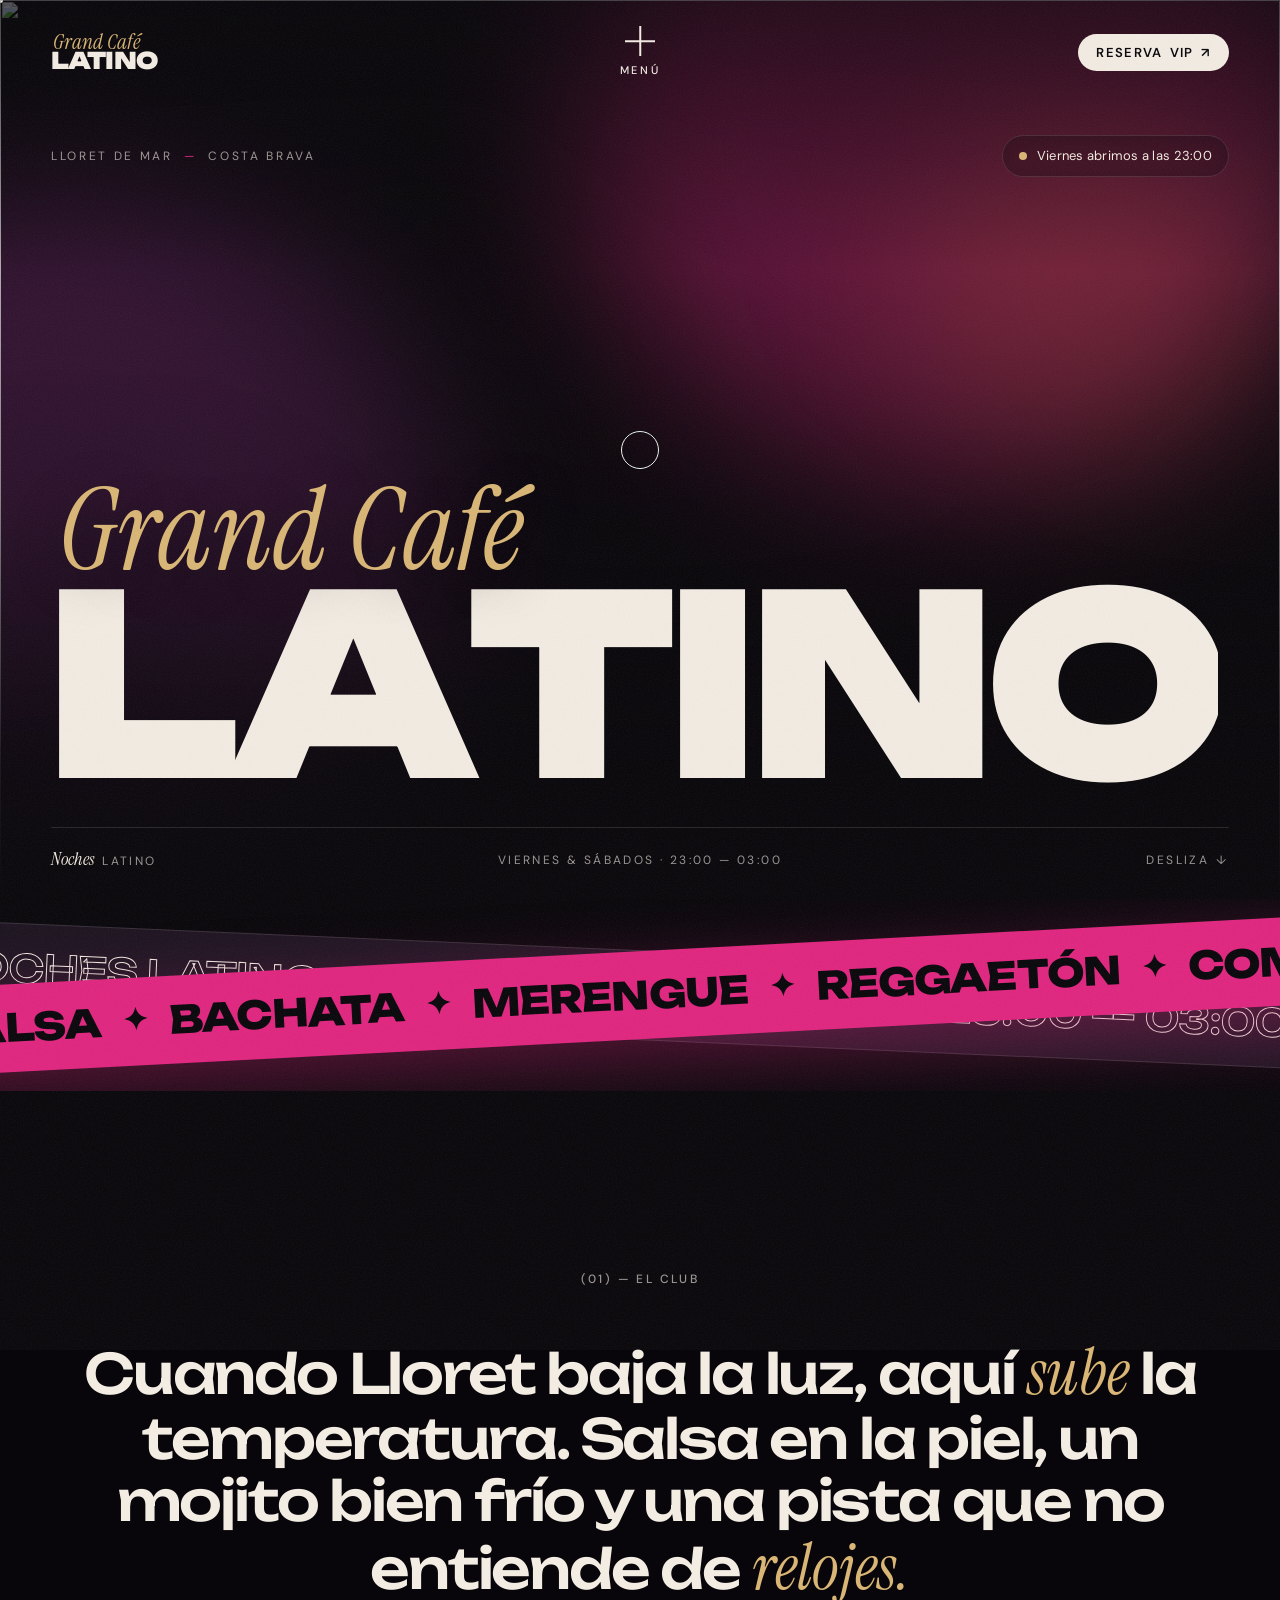
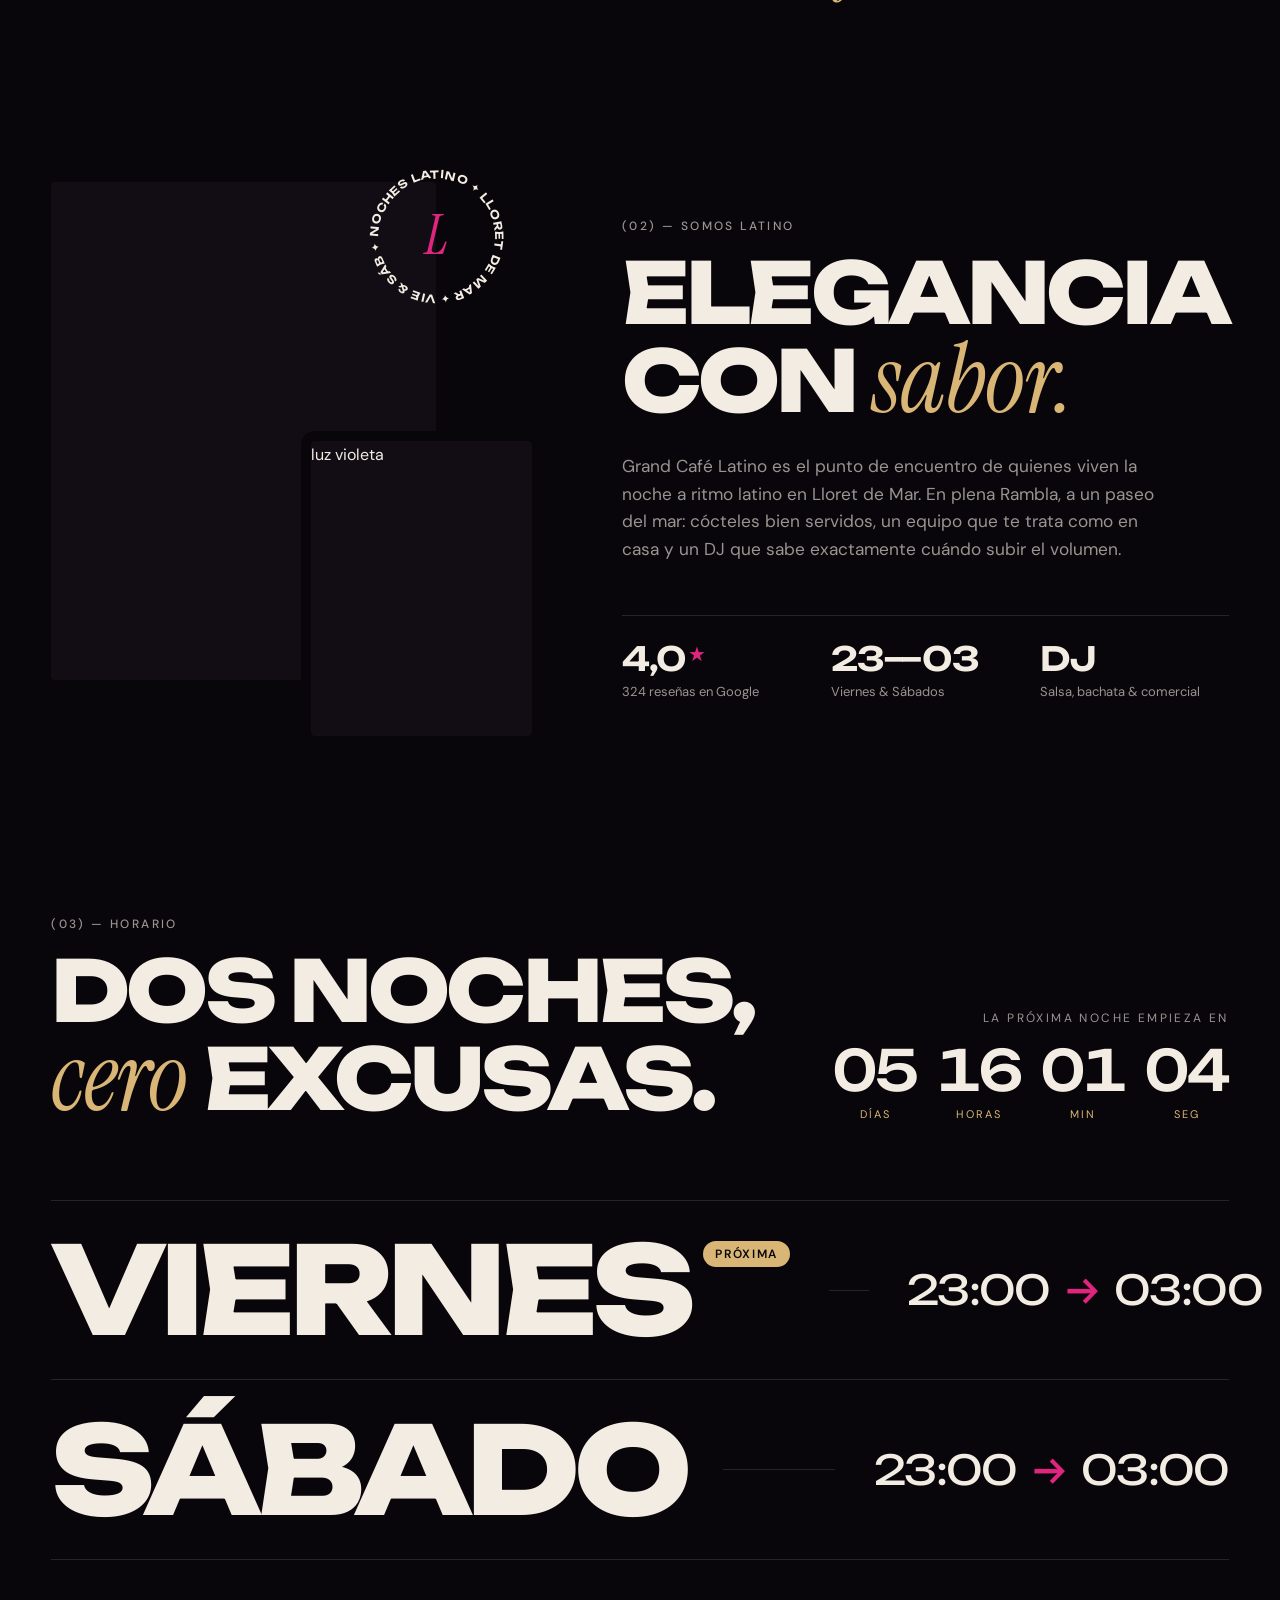
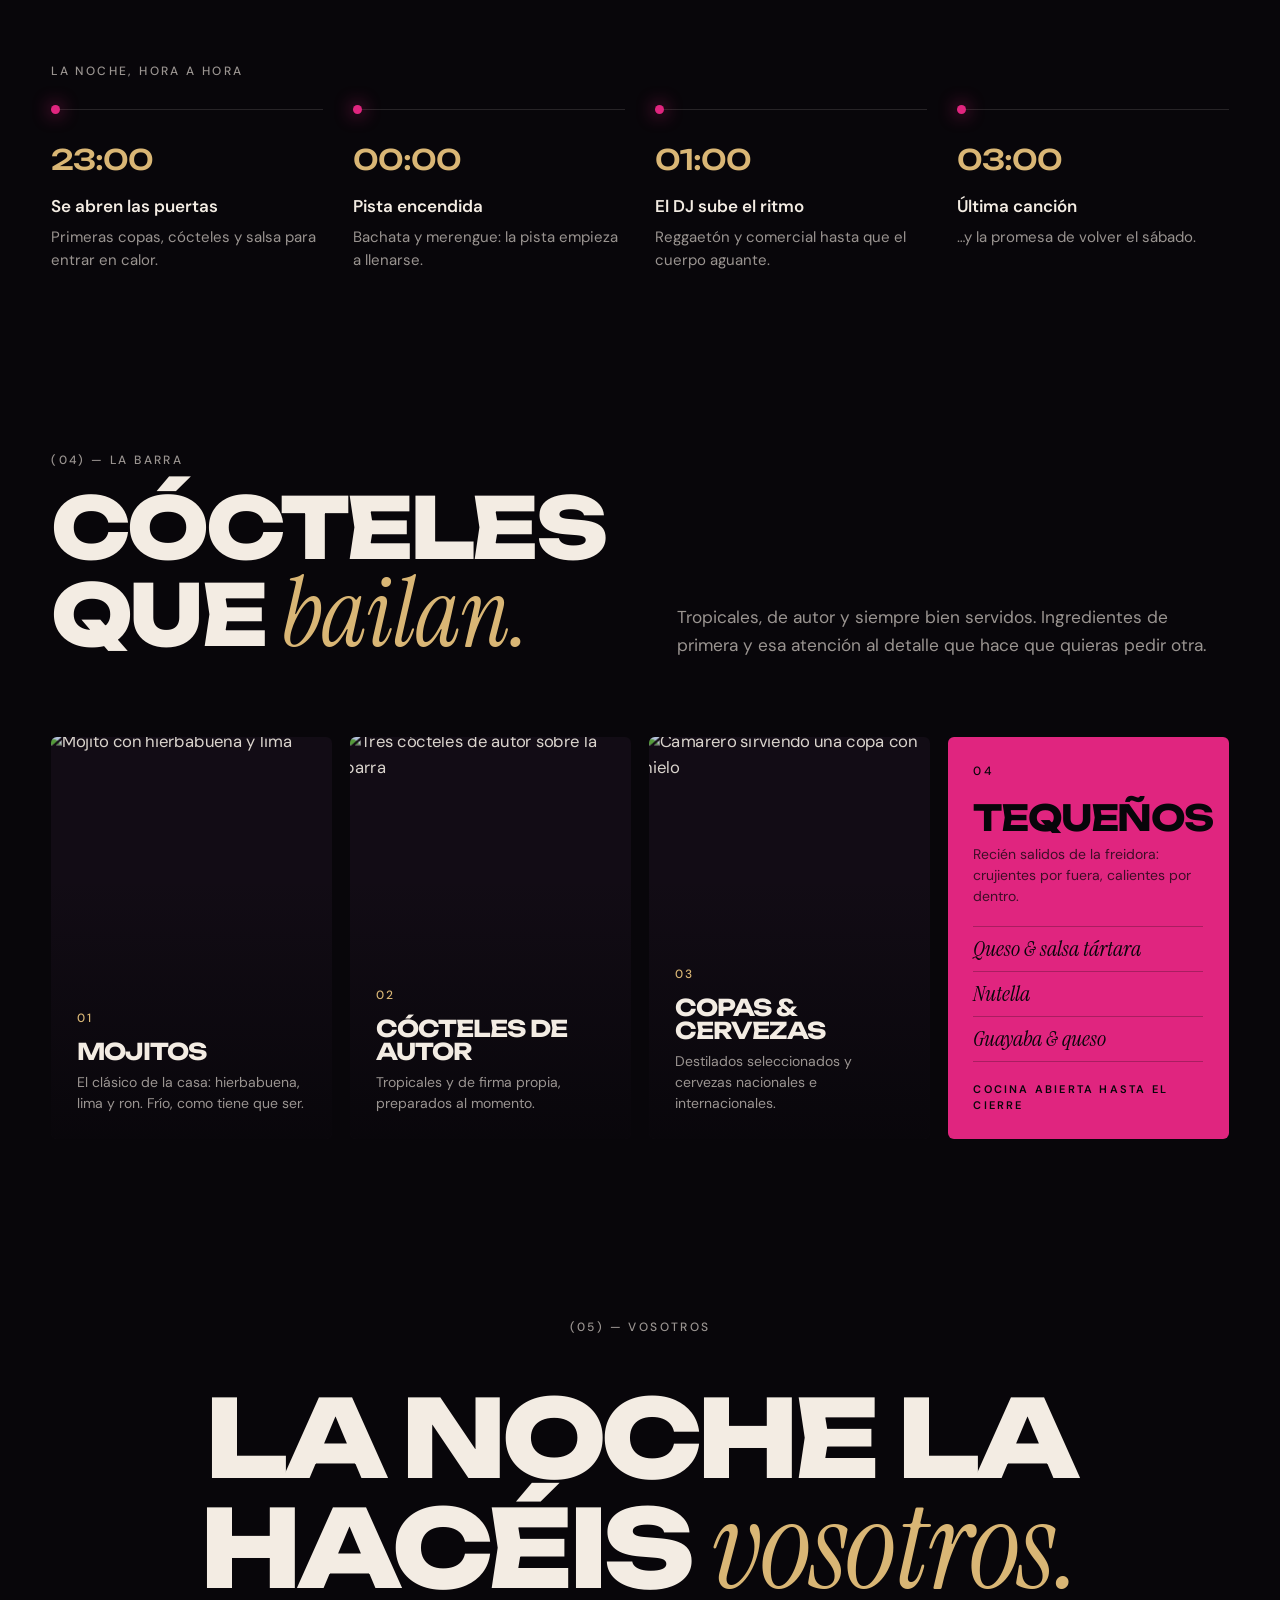
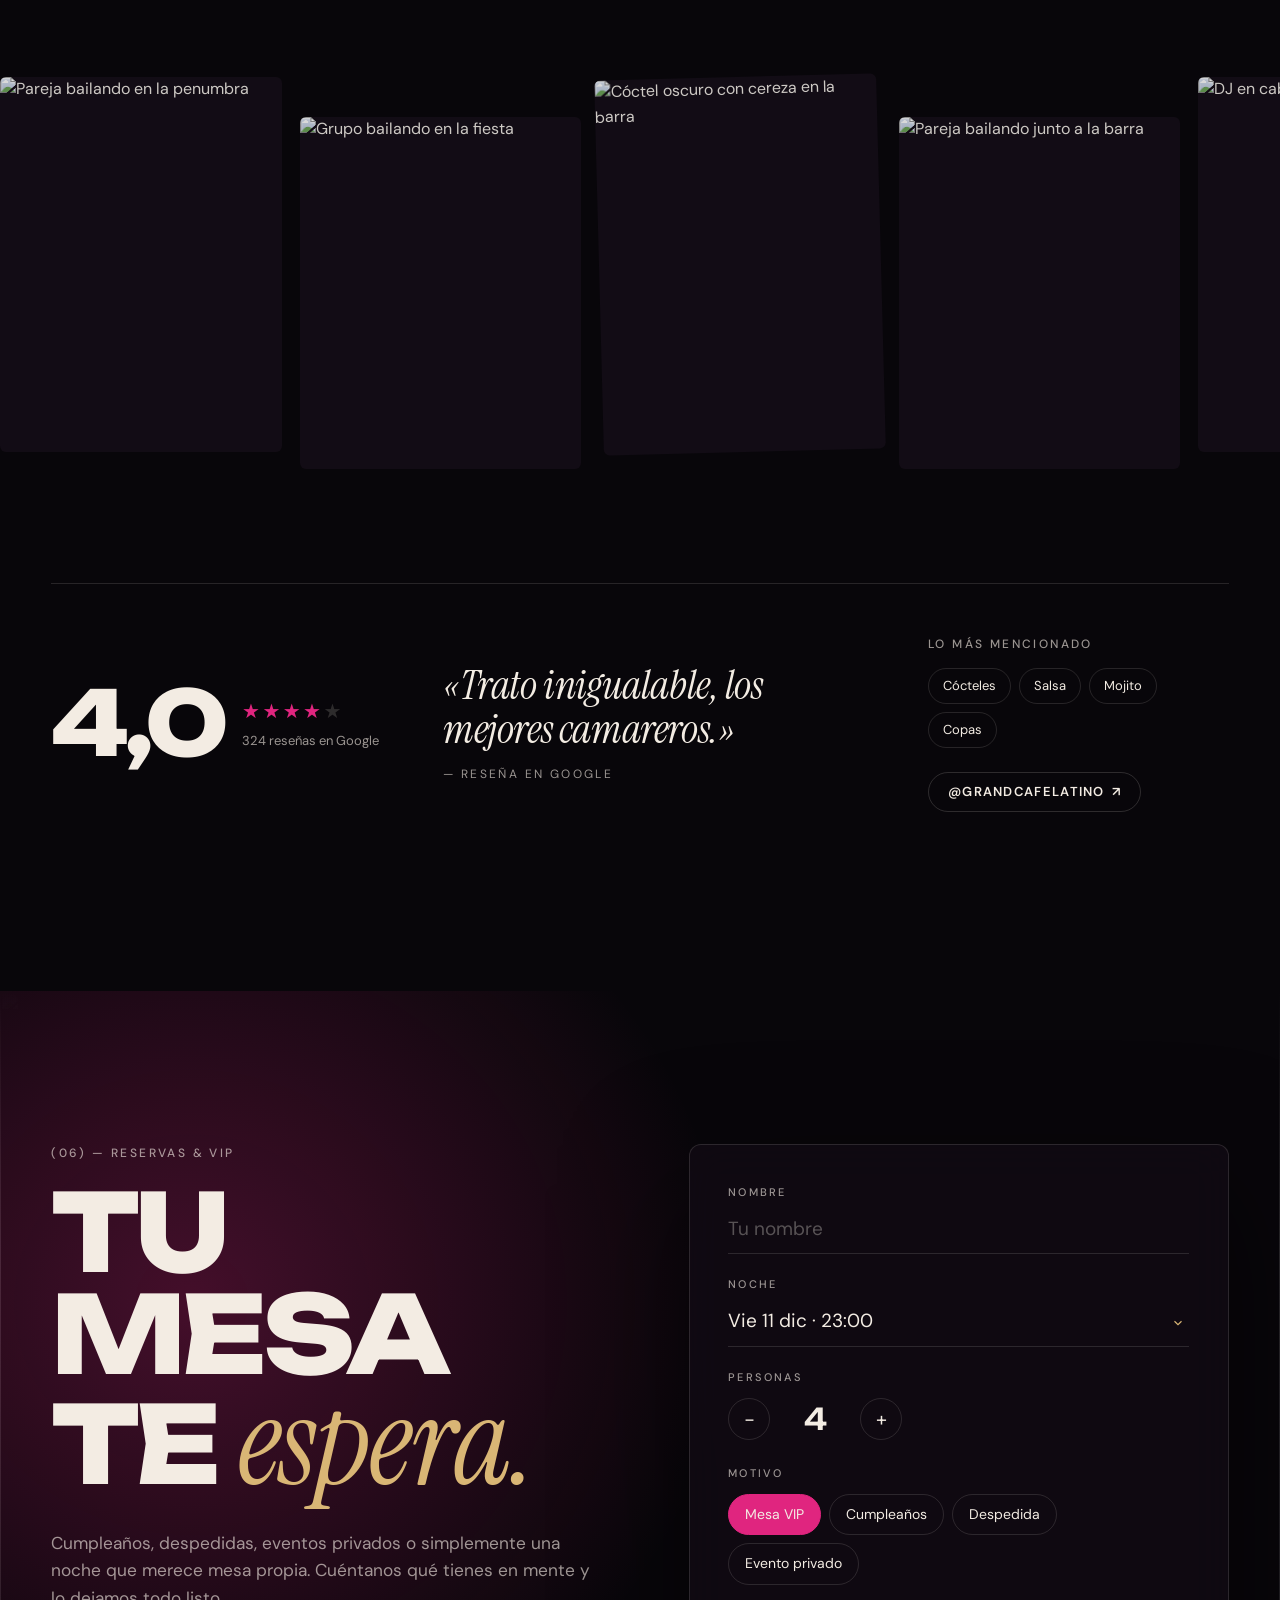
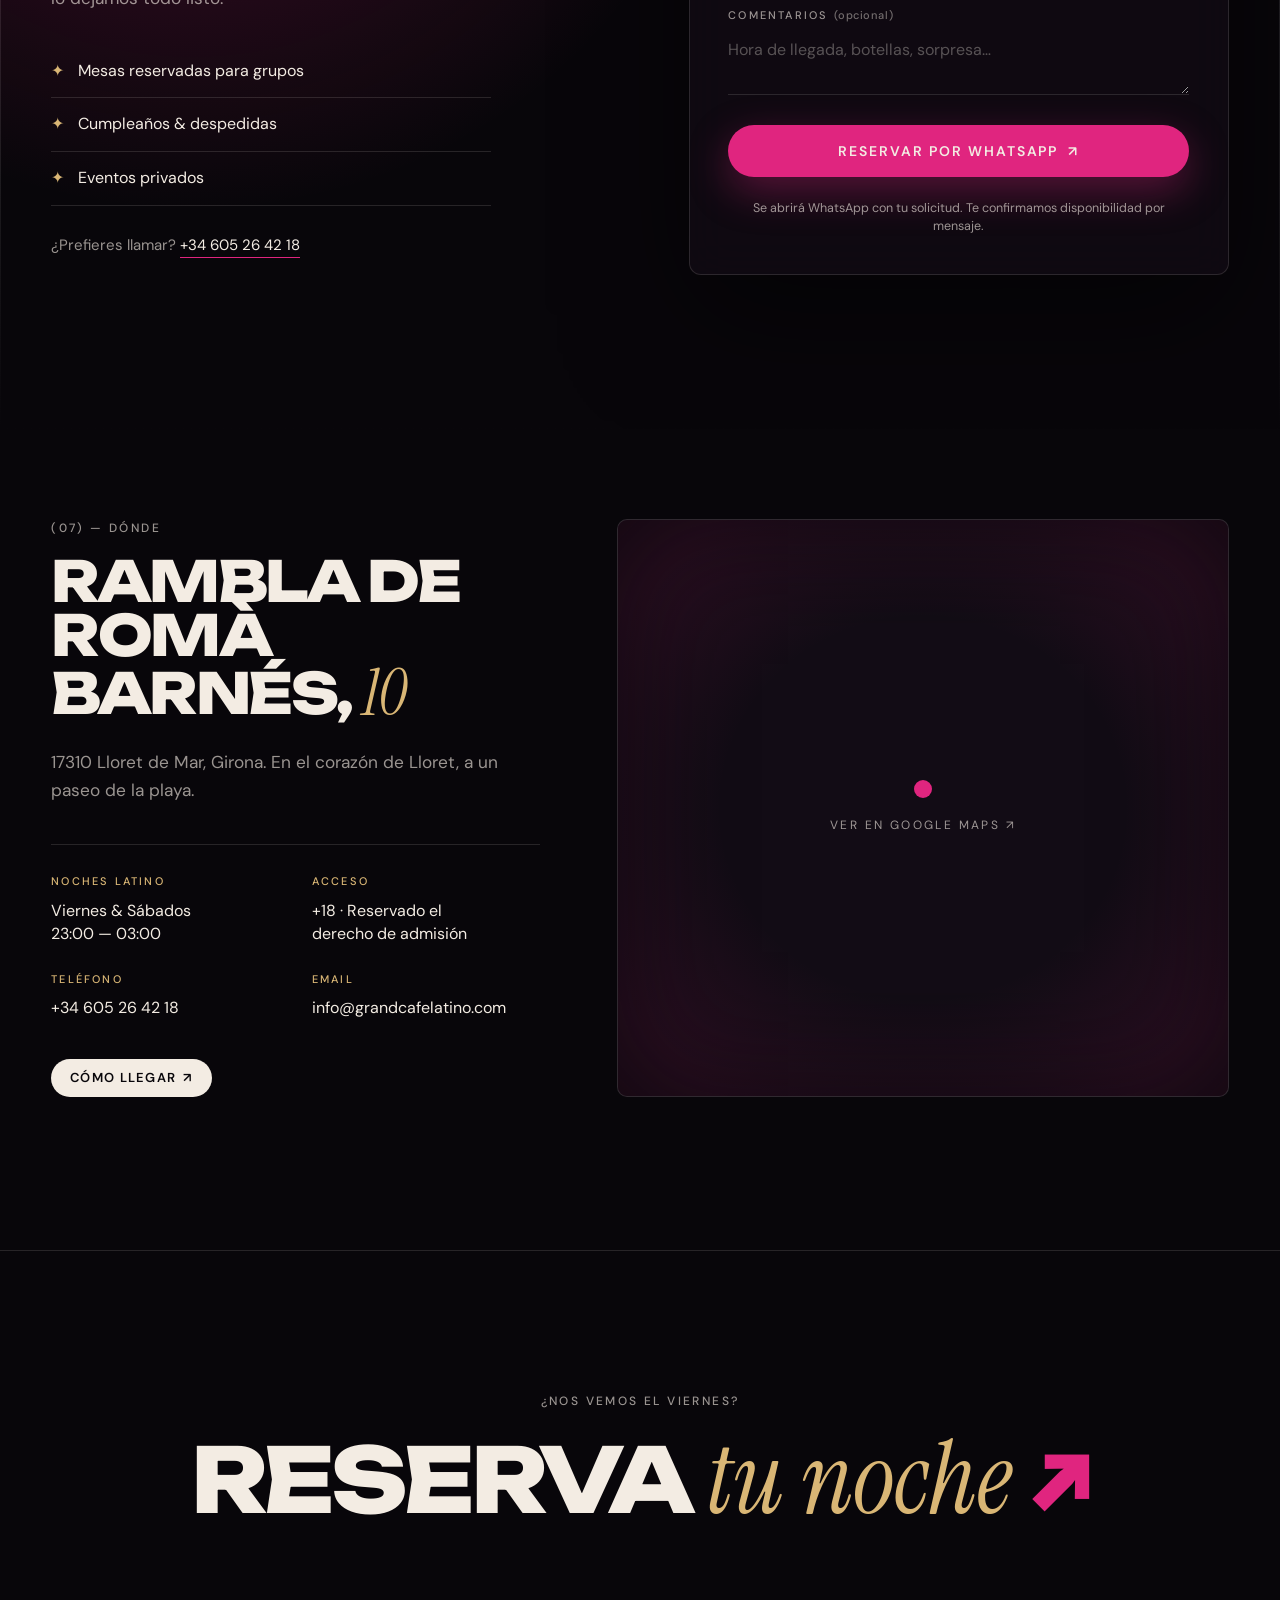
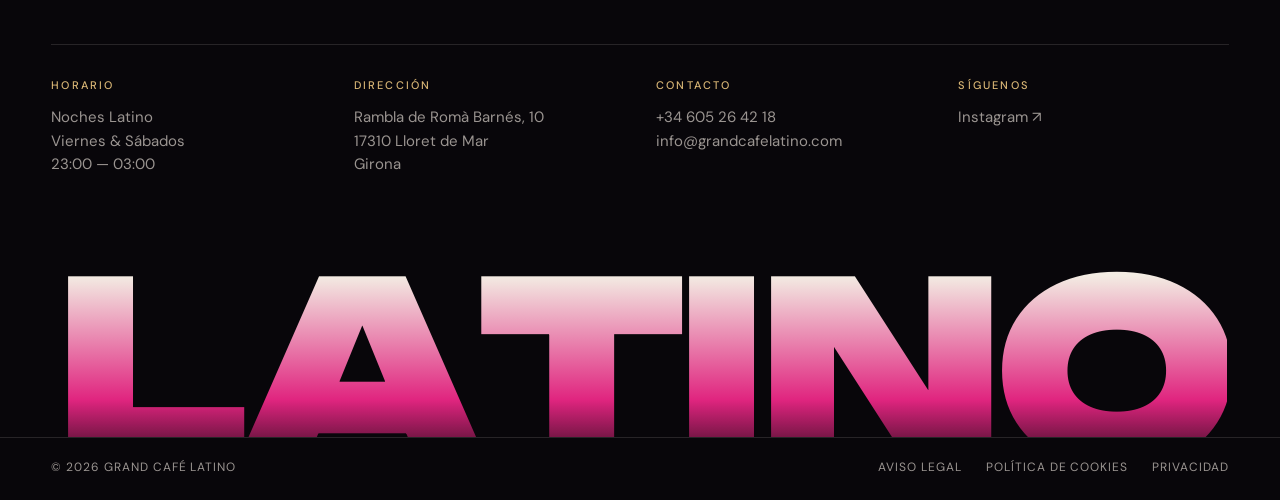
==== club/index.html @ 8b6fc646 "Añadir propuesta C: Grand Café Latino Club Web de club al estilo Sassy Social Club en club/: negro, " ====
<!doctype html>
<html lang="es">
<head>
  <meta charset="utf-8">
  <meta name="viewport" content="width=device-width, initial-scale=1, viewport-fit=cover">
  <title>Grand Café Latino · Noches Latino en Lloret de Mar</title>
  <meta name="description" content="Noches Latino en Lloret de Mar. Salsa, bachata, reggaetón y cócteles de autor. Viernes y sábados de 23:00 a 03:00 en Rambla de Romà Barnés, 10.">
  <meta name="theme-color" content="#08060A">
  <meta property="og:title" content="Grand Café Latino · Noches Latino en Lloret de Mar">
  <meta property="og:description" content="Viernes & Sábados · 23:00 — 03:00 · Rambla de Romà Barnés, 10 · Lloret de Mar">
  <meta property="og:type" content="website">
  <meta property="og:image" content="https://images.unsplash.com/photo-1545128485-c400e7702796?w=1200&q=75&auto=format&fit=crop">
  <link rel="icon" href="data:image/svg+xml,%3Csvg xmlns='http://www.w3.org/2000/svg' viewBox='0 0 64 64'%3E%3Ccircle cx='32' cy='32' r='32' fill='%23E0257F'/%3E%3Ctext x='32' y='45' font-family='Georgia' font-style='italic' font-size='38' fill='%2308060A' text-anchor='middle'%3EL%3C/text%3E%3C/svg%3E">

  <link rel="preconnect" href="https://fonts.googleapis.com">
  <link rel="preconnect" href="https://fonts.gstatic.com" crossorigin>
  <link rel="preconnect" href="https://images.unsplash.com">
  <link href="https://fonts.googleapis.com/css2?family=DM+Sans:opsz,wght@9..40,300..700&family=Instrument+Serif:ital@0;1&family=Unbounded:wght@400;500;600;800;900&display=swap" rel="stylesheet">
  <link rel="stylesheet" href="styles.css?v=2">

  <script type="application/ld+json">
  {
    "@context": "https://schema.org",
    "@type": "NightClub",
    "name": "Grand Café Latino",
    "url": "https://grandcafelatino.com",
    "telephone": "+34 605 26 42 18",
    "email": "info@grandcafelatino.com",
    "priceRange": "€€",
    "address": {
      "@type": "PostalAddress",
      "streetAddress": "Rambla de Romà Barnés, 10",
      "addressLocality": "Lloret de Mar",
      "postalCode": "17310",
      "addressRegion": "Girona",
      "addressCountry": "ES"
    },
    "openingHoursSpecification": [{
      "@type": "OpeningHoursSpecification",
      "dayOfWeek": ["Friday", "Saturday"],
      "opens": "23:00",
      "closes": "03:00"
    }],
    "sameAs": ["https://www.instagram.com/grandcafelatino/"]
  }
  </script>
</head>
<body>

  <!-- Intro -->
  <div class="loader" aria-hidden="true">
    <div class="loader__inner">
      <span class="loader__script">Grand Café</span>
      <span class="loader__word">LATINO</span>
      <span class="loader__bar"><i></i></span>
    </div>
  </div>

  <!-- Cursor -->
  <div class="cursor" aria-hidden="true"><span class="cursor__ring"></span><span class="cursor__dot"></span></div>

  <!-- Header -->
  <header class="hdr">
    <a href="#top" class="logo" aria-label="Grand Café Latino — inicio">
      <span class="logo__script">Grand Café</span>
      <span class="logo__word">LATINO</span>
    </a>
    <button class="menu-btn" type="button" aria-expanded="false" aria-controls="menu">
      <span class="menu-btn__plus" aria-hidden="true"></span>
      <span class="menu-btn__label">Menú</span>
    </button>
    <a href="#reservas" class="pill hdr__cta">
      <span class="pill__long">Reserva</span>VIP <span class="pill__arrow" aria-hidden="true">↗</span>
    </a>
  </header>

  <!-- Fullscreen menu -->
  <div class="menu" id="menu" aria-hidden="true">
    <nav aria-label="Principal">
      <ol class="menu__list">
        <li style="--i:0"><a href="#club"><span class="menu__n">01</span><span class="menu__t">El Club</span></a></li>
        <li style="--i:1"><a href="#horario"><span class="menu__n">02</span><span class="menu__t">Horario</span></a></li>
        <li style="--i:2"><a href="#barra"><span class="menu__n">03</span><span class="menu__t">La Barra</span></a></li>
        <li style="--i:3"><a href="#vosotros"><span class="menu__n">04</span><span class="menu__t">Vosotros</span></a></li>
        <li style="--i:4"><a href="#reservas"><span class="menu__n">05</span><span class="menu__t">Reservas <em>VIP</em></span></a></li>
        <li style="--i:5"><a href="#donde"><span class="menu__n">06</span><span class="menu__t">Dónde</span></a></li>
      </ol>
    </nav>
    <div class="menu__foot">
      <p><span class="label">Noches Latino</span>Viernes &amp; Sábados<br>23:00 — 03:00</p>
      <p><span class="label">Dirección</span>Rambla de Romà Barnés, 10<br>Lloret de Mar</p>
      <p><span class="label">Contacto</span><a href="tel:+34605264218">+34 605 26 42 18</a><br><a href="https://www.instagram.com/grandcafelatino/" target="_blank" rel="noopener">Instagram ↗</a></p>
    </div>
  </div>

  <main>

    <!-- HERO -->
    <section class="hero" id="top">
      <div class="hero__media">
        <img src="https://images.unsplash.com/photo-1545128485-c400e7702796?w=2000&q=75&auto=format&fit=crop" alt="" fetchpriority="high">
      </div>
      <div class="hero__lights" aria-hidden="true"><i></i><i></i><i></i></div>
      <div class="hero__veil" aria-hidden="true"></div>

      <div class="hero__top">
        <p class="eyebrow">Lloret de Mar <span class="sep">—</span> Costa Brava</p>
        <p class="status" data-status><span class="status__dot"></span><span data-status-text>Viernes &amp; Sábados · 23:00 — 03:00</span></p>
      </div>

      <h1 class="hero__title">
        <span class="sr-only">Grand Café Latino</span>
        <span class="hero__script" aria-hidden="true">Grand Café</span>
        <span class="hero__word" data-fit aria-hidden="true"><span>L</span><span>A</span><span>T</span><span>I</span><span>N</span><span>O</span></span>
      </h1>

      <div class="hero__bottom">
        <p><em>Noches</em> Latino</p>
        <p>Viernes &amp; Sábados · 23:00 — 03:00</p>
        <a href="#club" class="hero__cue">Desliza <span aria-hidden="true">↓</span></a>
      </div>
    </section>

    <!-- CROSSED BANDS -->
    <div class="bands" aria-hidden="true">
      <div class="band band--b">
        <div class="band__track" data-marquee>
          <span class="band__item">Noches Latino <i>✦</i></span>
          <span class="band__item">Viernes &amp; Sábados <i>✦</i></span>
          <span class="band__item">23:00 — 03:00 <i>✦</i></span>
          <span class="band__item">Lloret de Mar <i>✦</i></span>
        </div>
      </div>
      <div class="band band--a">
        <div class="band__track" data-marquee>
          <span class="band__item">Salsa <i>✦</i></span>
          <span class="band__item">Bachata <i>✦</i></span>
          <span class="band__item">Merengue <i>✦</i></span>
          <span class="band__item">Reggaetón <i>✦</i></span>
          <span class="band__item">Comercial <i>✦</i></span>
          <span class="band__item">Cócteles de autor <i>✦</i></span>
        </div>
      </div>
    </div>

    <!-- MANIFESTO -->
    <section class="manifesto" id="club">
      <p class="label" data-reveal>(01) — El Club</p>
      <p class="manifesto__text" data-words>
        Cuando Lloret baja la luz, aquí <em>sube</em> la temperatura. Salsa en la piel, un mojito bien frío y una pista que no entiende de <em>relojes.</em>
      </p>
    </section>

    <!-- CLUB -->
    <section class="club">
      <div class="club__media">
        <figure class="club__img club__img--a" data-clip data-parallax>
          <img src="https://images.unsplash.com/photo-1575448913281-98e9e5d3f193?w=1400&q=75&auto=format&fit=crop" alt="Pareja bailando con elegancia en la pista" loading="lazy">
        </figure>
        <figure class="club__img club__img--b" data-clip data-parallax>
          <img src="https://images.unsplash.com/photo-1555489401-79c274997434?w=900&q=75&auto=format&fit=crop" alt="Pareja bailando salsa bajo luz violeta" loading="lazy">
        </figure>
        <div class="badge" aria-hidden="true">
          <svg class="badge__ring" viewBox="0 0 200 200">
            <defs><path id="badge-circle" d="M100,100 m-76,0 a76,76 0 1,1 152,0 a76,76 0 1,1 -152,0"/></defs>
            <text><textPath href="#badge-circle" textLength="470" lengthAdjust="spacing">NOCHES LATINO ✦ LLORET DE MAR ✦ VIE &amp; SÁB ✦</textPath></text>
          </svg>
          <span class="badge__c">L</span>
        </div>
      </div>

      <div class="club__copy">
        <p class="label" data-reveal>(02) — Somos Latino</p>
        <h2 class="h2" data-reveal>Elegancia<br>con <em>sabor.</em></h2>
        <p class="lead" data-reveal>Grand Café Latino es el punto de encuentro de quienes viven la noche a ritmo latino en Lloret de Mar. En plena Rambla, a un paseo del mar: cócteles bien servidos, un equipo que te trata como en casa y un DJ que sabe exactamente cuándo subir el volumen.</p>
        <ul class="stats" data-reveal>
          <li><strong>4,0<span class="star">★</span></strong><span>324 reseñas en Google</span></li>
          <li><strong>23—03</strong><span>Viernes &amp; Sábados</span></li>
          <li><strong>DJ</strong><span>Salsa, bachata &amp; comercial</span></li>
        </ul>
      </div>
    </section>

    <!-- SCHEDULE -->
    <section class="schedule" id="horario">
      <div class="sec-head">
        <div>
          <p class="label" data-reveal>(03) — Horario</p>
          <h2 class="h2" data-reveal>Dos noches,<br><em>cero</em> excusas.</h2>
        </div>
        <div class="countdown" data-reveal aria-live="polite">
          <p class="countdown__label" data-cd-label>La próxima noche empieza en</p>
          <div class="countdown__grid">
            <div><span data-cd="d">00</span><small>días</small></div>
            <div><span data-cd="h">00</span><small>horas</small></div>
            <div><span data-cd="m">00</span><small>min</small></div>
            <div><span data-cd="s">00</span><small>seg</small></div>
          </div>
        </div>
      </div>

      <div class="nights">
        <article class="night" data-day="5">
          <h3 class="night__day">Viernes <span class="night__badge" data-badge hidden></span></h3>
          <span class="night__line" aria-hidden="true"><span>Noches Latino</span></span>
          <p class="night__time">23:00 <span aria-hidden="true">→</span><span class="sr-only">a</span> 03:00</p>
        </article>
        <article class="night" data-day="6">
          <h3 class="night__day">Sábado <span class="night__badge" data-badge hidden></span></h3>
          <span class="night__line" aria-hidden="true"><span>Noches Latino</span></span>
          <p class="night__time">23:00 <span aria-hidden="true">→</span><span class="sr-only">a</span> 03:00</p>
        </article>
      </div>

      <p class="label timeline__label" data-reveal>La noche, hora a hora</p>
      <ol class="timeline">
        <li data-reveal><time>23:00</time><h4>Se abren las puertas</h4><p>Primeras copas, cócteles y salsa para entrar en calor.</p></li>
        <li data-reveal><time>00:00</time><h4>Pista encendida</h4><p>Bachata y merengue: la pista empieza a llenarse.</p></li>
        <li data-reveal><time>01:00</time><h4>El DJ sube el ritmo</h4><p>Reggaetón y comercial hasta que el cuerpo aguante.</p></li>
        <li data-reveal><time>03:00</time><h4>Última canción</h4><p>…y la promesa de volver el sábado.</p></li>
      </ol>
    </section>

    <!-- BAR -->
    <section class="bar" id="barra">
      <div class="sec-head">
        <div>
          <p class="label" data-reveal>(04) — La Barra</p>
          <h2 class="h2" data-reveal>Cócteles<br>que <em>bailan.</em></h2>
        </div>
        <p class="lead" data-reveal>Tropicales, de autor y siempre bien servidos. Ingredientes de primera y esa atención al detalle que hace que quieras pedir otra.</p>
      </div>

      <div class="drinks">
        <article class="drink" data-reveal>
          <figure><img src="https://images.unsplash.com/photo-1632995561645-86a7777d3e7a?w=900&q=75&auto=format&fit=crop" alt="Mojito con hierbabuena y lima" loading="lazy"></figure>
          <div class="drink__meta"><span class="drink__n">01</span><h3>Mojitos</h3><p>El clásico de la casa: hierbabuena, lima y ron. Frío, como tiene que ser.</p></div>
        </article>
        <article class="drink" data-reveal>
          <figure><img src="https://images.unsplash.com/photo-1772311698901-fe3fa07141be?w=900&q=75&auto=format&fit=crop" alt="Tres cócteles de autor sobre la barra" loading="lazy"></figure>
          <div class="drink__meta"><span class="drink__n">02</span><h3>Cócteles de autor</h3><p>Tropicales y de firma propia, preparados al momento.</p></div>
        </article>
        <article class="drink" data-reveal>
          <figure><img src="https://images.unsplash.com/photo-1770164491578-09f08156db2d?w=900&q=75&auto=format&fit=crop" alt="Camarero sirviendo una copa con hielo" loading="lazy"></figure>
          <div class="drink__meta"><span class="drink__n">03</span><h3>Copas &amp; cervezas</h3><p>Destilados seleccionados y cervezas nacionales e internacionales.</p></div>
        </article>
        <article class="drink drink--text" data-reveal>
          <span class="drink__n">04</span>
          <div>
            <h3>Tequeños</h3>
            <p>Recién salidos de la freidora: crujientes por fuera, calientes por dentro.</p>
          </div>
          <ul class="drink__list">
            <li>Queso &amp; salsa tártara</li>
            <li>Nutella</li>
            <li>Guayaba &amp; queso</li>
          </ul>
          <p class="drink__foot">Cocina abierta hasta el cierre</p>
        </article>
      </div>
    </section>

    <!-- CROWD -->
    <section class="crowd" id="vosotros">
      <div class="sec-head sec-head--center">
        <p class="label" data-reveal>(05) — Vosotros</p>
        <h2 class="h2 h2--xl" data-reveal>La noche la<br class="br-d"> hacéis <em>vosotros.</em></h2>
      </div>

      <div class="reel">
        <div class="reel__track" data-marquee>
          <figure><img src="https://images.unsplash.com/photo-1572029848405-42f2a2bc3ccd?w=700&q=70&auto=format&fit=crop" alt="Pareja bailando en la penumbra" loading="lazy"></figure>
          <figure><img src="https://images.unsplash.com/photo-1713450605268-5f8ba67f5b55?w=700&q=70&auto=format&fit=crop" alt="Grupo bailando en la fiesta" loading="lazy"></figure>
          <figure><img src="https://images.unsplash.com/photo-1776018396028-d40694777383?w=700&q=70&auto=format&fit=crop" alt="Cóctel oscuro con cereza en la barra" loading="lazy"></figure>
          <figure><img src="https://images.unsplash.com/photo-1635164057838-71f5757a4493?w=700&q=70&auto=format&fit=crop" alt="Pareja bailando junto a la barra" loading="lazy"></figure>
          <figure><img src="https://images.unsplash.com/photo-1496337589254-7e19d01cec44?w=700&q=70&auto=format&fit=crop" alt="DJ en cabina con luces violetas" loading="lazy"></figure>
          <figure><img src="https://images.unsplash.com/photo-1754684223558-2cd0e4b518ed?w=700&q=70&auto=format&fit=crop" alt="Ambiente de fiesta en la pista" loading="lazy"></figure>
        </div>
      </div>

      <div class="reviews">
        <div class="score" data-reveal>
          <span class="score__num">4,0</span>
          <div>
            <span class="score__stars" aria-label="4 de 5 estrellas">★★★★<span>★</span></span>
            <p>324 reseñas en Google</p>
          </div>
        </div>
        <blockquote class="quote" data-reveal>
          <p>«Trato inigualable, los mejores camareros.»</p>
          <cite>— Reseña en Google</cite>
        </blockquote>
        <div class="tags" data-reveal>
          <p class="label">Lo más mencionado</p>
          <ul><li>Cócteles</li><li>Salsa</li><li>Mojito</li><li>Copas</li></ul>
          <a class="pill pill--ghost" href="https://www.instagram.com/grandcafelatino/" target="_blank" rel="noopener">@grandcafelatino <span class="pill__arrow" aria-hidden="true">↗</span></a>
        </div>
      </div>
    </section>

    <!-- VIP / RESERVATIONS -->
    <section class="vip" id="reservas">
      <div class="vip__bg" aria-hidden="true">
        <img src="https://images.unsplash.com/photo-1560253740-f0e82b766d72?w=1800&q=70&auto=format&fit=crop" alt="" loading="lazy">
      </div>
      <div class="vip__inner">
        <div class="vip__copy">
          <p class="label" data-reveal>(06) — Reservas &amp; VIP</p>
          <h2 class="h2 h2--xl" data-reveal>Tu mesa<br>te <em>espera.</em></h2>
          <p class="lead" data-reveal>Cumpleaños, despedidas, eventos privados o simplemente una noche que merece mesa propia. Cuéntanos qué tienes en mente y lo dejamos todo listo.</p>
          <ul class="vip__list" data-reveal>
            <li>Mesas reservadas para grupos</li>
            <li>Cumpleaños &amp; despedidas</li>
            <li>Eventos privados</li>
          </ul>
          <p class="vip__alt" data-reveal>¿Prefieres llamar? <a href="tel:+34605264218">+34 605 26 42 18</a></p>
        </div>

        <form class="form" novalidate data-reveal>
          <div class="field">
            <label for="f-name">Nombre</label>
            <input id="f-name" name="name" type="text" autocomplete="name" placeholder="Tu nombre" required>
            <span class="field__err" role="alert"></span>
          </div>
          <div class="field">
            <label for="f-night">Noche</label>
            <select id="f-night" name="night"></select>
          </div>
          <div class="field">
            <span class="field__label" id="people-label">Personas</span>
            <div class="stepper" role="group" aria-labelledby="people-label">
              <button type="button" data-step="-1" aria-label="Una persona menos">−</button>
              <output id="f-people" name="people" aria-live="polite">4</output>
              <button type="button" data-step="1" aria-label="Una persona más">+</button>
            </div>
          </div>
          <fieldset class="field">
            <legend class="field__label">Motivo</legend>
            <div class="chips">
              <label><input type="radio" name="type" value="Mesa VIP" checked><span>Mesa VIP</span></label>
              <label><input type="radio" name="type" value="Cumpleaños"><span>Cumpleaños</span></label>
              <label><input type="radio" name="type" value="Despedida"><span>Despedida</span></label>
              <label><input type="radio" name="type" value="Evento privado"><span>Evento privado</span></label>
            </div>
          </fieldset>
          <div class="field">
            <label for="f-msg">Comentarios <span class="opt">(opcional)</span></label>
            <textarea id="f-msg" name="msg" rows="2" placeholder="Hora de llegada, botellas, sorpresa…"></textarea>
          </div>
          <button class="btn" type="submit">Reservar por WhatsApp <span aria-hidden="true">↗</span></button>
          <p class="form__note" data-form-note>Se abrirá WhatsApp con tu solicitud. Te confirmamos disponibilidad por mensaje.</p>
        </form>
      </div>
    </section>

    <!-- LOCATION -->
    <section class="where" id="donde">
      <div class="where__info">
        <p class="label" data-reveal>(07) — Dónde</p>
        <h2 class="h2 h2--sm" data-reveal>Rambla de Romà<br>Barnés, <em>10</em></h2>
        <p class="lead" data-reveal>17310 Lloret de Mar, Girona. En el corazón de Lloret, a un paseo de la playa.</p>
        <dl class="facts" data-reveal>
          <div><dt>Noches Latino</dt><dd>Viernes &amp; Sábados<br>23:00 — 03:00</dd></div>
          <div><dt>Acceso</dt><dd>+18 · Reservado el<br>derecho de admisión</dd></div>
          <div><dt>Teléfono</dt><dd><a href="tel:+34605264218">+34 605 26 42 18</a></dd></div>
          <div><dt>Email</dt><dd><a href="mailto:info@grandcafelatino.com">info@grandcafelatino.com</a></dd></div>
        </dl>
        <a class="pill" data-reveal href="https://www.google.com/maps/dir/?api=1&amp;destination=Grand+Caf%C3%A8+Latino%2C+Rambla+de+Rom%C3%A0+Barn%C3%A9s+10%2C+17310+Lloret+de+Mar" target="_blank" rel="noopener">Cómo llegar <span class="pill__arrow" aria-hidden="true">↗</span></a>
      </div>
      <div class="where__map" data-clip>
        <a class="where__fallback" href="https://www.google.com/maps/search/?api=1&amp;query=Grand+Caf%C3%A8+Latino+Lloret+de+Mar" target="_blank" rel="noopener">
          <span class="where__pin" aria-hidden="true"></span>
          <span>Ver en Google Maps ↗</span>
        </a>
        <iframe title="Mapa: Grand Café Latino, Rambla de Romà Barnés 10, Lloret de Mar" loading="lazy" referrerpolicy="no-referrer-when-downgrade"
          src="https://www.google.com/maps?q=Grand+Caf%C3%A8+Latino,+Rambla+de+Rom%C3%A0+Barn%C3%A9s+10,+17310+Lloret+de+Mar&amp;z=16&amp;output=embed"></iframe>
      </div>
    </section>

  </main>

  <!-- FOOTER -->
  <footer class="ftr">
    <div class="ftr__cta">
      <p class="label" data-reveal>¿Nos vemos el viernes?</p>
      <a href="#reservas" class="ftr__big" data-reveal>Reserva <em>tu noche</em> <span aria-hidden="true">↗</span></a>
    </div>

    <div class="ftr__cols">
      <div><p class="label">Horario</p><p>Noches Latino<br>Viernes &amp; Sábados<br>23:00 — 03:00</p></div>
      <div><p class="label">Dirección</p><p>Rambla de Romà Barnés, 10<br>17310 Lloret de Mar<br>Girona</p></div>
      <div><p class="label">Contacto</p><p><a href="tel:+34605264218">+34 605 26 42 18</a><br><a href="mailto:info@grandcafelatino.com">info@grandcafelatino.com</a></p></div>
      <div><p class="label">Síguenos</p><p><a href="https://www.instagram.com/grandcafelatino/" target="_blank" rel="noopener">Instagram ↗</a></p></div>
    </div>

    <p class="ftr__word" data-fit aria-hidden="true"><span>L</span><span>A</span><span>T</span><span>I</span><span>N</span><span>O</span></p>

    <div class="ftr__legal">
      <span>© 2026 Grand Café Latino</span>
      <nav aria-label="Legal"><a href="#">Aviso legal</a><a href="#">Política de cookies</a><a href="#">Privacidad</a></nav>
    </div>
  </footer>

  <!-- Imágenes provisionales: Unsplash (licencia libre). Sustituir por fotografía propia del local. -->
  <script src="https://cdnjs.cloudflare.com/ajax/libs/gsap/3.12.5/gsap.min.js" defer></script>
  <script src="https://cdnjs.cloudflare.com/ajax/libs/gsap/3.12.5/ScrollTrigger.min.js" defer></script>
  <script src="https://cdn.jsdelivr.net/npm/lenis@1.1.13/dist/lenis.min.js" defer></script>
  <script src="main.js?v=2" defer></script>
</body>
</html>
---- club/styles.css ----
/* ==========================================================================
   Grand Café Latino — Noches Latino · Lloret de Mar
   ========================================================================== */

:root {
  --ink: #08060a;
  --ink-2: #120c15;
  --ink-3: #1c1320;
  --bone: #f3ece3;
  --bone-dim: rgba(243, 236, 227, 0.62);
  --bone-faint: rgba(243, 236, 227, 0.16);
  --line: rgba(243, 236, 227, 0.13);
  --magenta: #e0257f;
  --magenta-deep: #9e1f6a;
  --orchid: #a23497;
  --gold: #d9b675;

  --f-display: "Unbounded", "Arial Black", system-ui, sans-serif;
  --f-serif: "Instrument Serif", "Times New Roman", Georgia, serif;
  --f-body: "DM Sans", system-ui, -apple-system, sans-serif;

  --gutter: clamp(16px, 4vw, 56px);
  --ease: cubic-bezier(0.7, 0, 0.2, 1);
  --ease-out: cubic-bezier(0.16, 1, 0.3, 1);
}

/* ---------- Reset ---------- */
*, *::before, *::after { box-sizing: border-box; margin: 0; padding: 0; }
html { -webkit-text-size-adjust: 100%; background: var(--ink); }
html.lenis, html.lenis body { height: auto; }
.lenis.lenis-smooth { scroll-behavior: auto !important; }
.lenis.lenis-stopped { overflow: hidden; }
body {
  background: var(--ink);
  color: var(--bone);
  font-family: var(--f-body);
  font-size: 16px;
  line-height: 1.55;
  overflow-x: clip;
  -webkit-font-smoothing: antialiased;
  -moz-osx-font-smoothing: grayscale;
}
img { display: block; max-width: 100%; }
a { color: inherit; text-decoration: none; }
button { font: inherit; color: inherit; background: none; border: 0; cursor: pointer; }
ul, ol { list-style: none; }
fieldset { border: 0; min-width: 0; }
::selection { background: var(--magenta); color: var(--ink); }
:focus-visible { outline: 2px solid var(--gold); outline-offset: 4px; border-radius: 4px; }
.sr-only { position: absolute; width: 1px; height: 1px; overflow: hidden; clip: rect(0 0 0 0); white-space: nowrap; }

em {
  font-family: var(--f-serif);
  font-style: italic;
  font-weight: 400;
  letter-spacing: 0;
  text-transform: none;
}

/* Film grain */
body::after {
  content: "";
  position: fixed;
  inset: -50%;
  z-index: 90;
  pointer-events: none;
  opacity: 0.07;
  background-image: url("data:image/svg+xml,%3Csvg xmlns='http://www.w3.org/2000/svg' width='240' height='240'%3E%3Cfilter id='n'%3E%3CfeTurbulence type='fractalNoise' baseFrequency='.85' numOctaves='3' stitchTiles='stitch'/%3E%3C/filter%3E%3Crect width='100%25' height='100%25' filter='url(%23n)'/%3E%3C/svg%3E");
  animation: grain 1.2s steps(6) infinite;
}
@keyframes grain {
  0%, 100% { transform: translate(0, 0); }
  20% { transform: translate(-3%, 2%); }
  40% { transform: translate(2%, -3%); }
  60% { transform: translate(-2%, -1%); }
  80% { transform: translate(3%, 3%); }
}

/* ---------- Type helpers ---------- */
.label {
  display: block;
  font-family: var(--f-body);
  font-size: 12px;
  font-weight: 500;
  letter-spacing: 0.2em;
  text-transform: uppercase;
  color: var(--bone-dim);
}
.eyebrow {
  font-size: 12px;
  letter-spacing: 0.22em;
  text-transform: uppercase;
  color: var(--bone-dim);
}
.eyebrow .sep { color: var(--magenta); margin: 0 0.5em; }

.h2 {
  font-family: var(--f-display);
  font-weight: 800;
  font-size: clamp(40px, 6.6vw, 112px);
  line-height: 0.95;
  letter-spacing: -0.045em;
  text-transform: uppercase;
  margin-top: 18px;
}
.h2 em { font-size: 1.14em; color: var(--gold); letter-spacing: -0.01em; }
.h2--xl { font-size: clamp(44px, 8.4vw, 150px); }
.h2--sm { font-size: clamp(34px, 4.4vw, 72px); }

.lead {
  font-size: clamp(17px, 1.35vw, 20px);
  line-height: 1.6;
  color: var(--bone-dim);
  max-width: 46ch;
}

/* ---------- Pills & buttons ---------- */
.pill {
  display: inline-flex;
  align-items: center;
  gap: 0.55em;
  padding: 0.95em 1.45em;
  border-radius: 999px;
  background: var(--bone);
  color: var(--ink);
  font: 600 13px/1 var(--f-body);
  letter-spacing: 0.1em;
  text-transform: uppercase;
  white-space: nowrap;
  transition: background 0.4s var(--ease-out), color 0.4s var(--ease-out), border-color 0.4s;
}
.pill__arrow { display: inline-block; transition: transform 0.45s var(--ease-out); }
.pill:hover { background: var(--magenta); color: var(--bone); }
.pill:hover .pill__arrow { transform: rotate(45deg); }
.pill--ghost { background: transparent; color: var(--bone); border: 1px solid var(--bone-faint); }
.pill--ghost:hover { background: var(--bone); color: var(--ink); border-color: var(--bone); }

/* ==========================================================================
   Loader
   ========================================================================== */
.loader {
  position: fixed;
  inset: 0;
  z-index: 200;
  display: grid;
  place-items: center;
  background: var(--ink);
  clip-path: inset(0 0 0 0);
  animation: loader-out 1s var(--ease) 1.45s forwards;
}
.loader__inner { display: flex; flex-direction: column; align-items: center; }
.loader__script {
  font-family: var(--f-serif);
  font-style: italic;
  font-size: clamp(36px, 5vw, 72px);
  line-height: 1;
  color: var(--gold);
  margin-bottom: -0.12em;
  animation: rise 0.9s var(--ease-out) 0.1s both;
}
.loader__word {
  font-family: var(--f-display);
  font-weight: 900;
  font-size: clamp(52px, 10vw, 150px);
  line-height: 1;
  letter-spacing: -0.04em;
  animation: rise 0.9s var(--ease-out) 0.22s both;
}
.loader__bar { display: block; width: 100%; height: 1px; margin-top: 28px; background: var(--line); overflow: hidden; }
.loader__bar i { display: block; height: 100%; background: var(--magenta); transform-origin: left; animation: bar 1.25s var(--ease) both; }
@keyframes rise { from { opacity: 0; transform: translateY(40%); } to { opacity: 1; transform: none; } }
@keyframes bar { from { transform: scaleX(0); } to { transform: scaleX(1); } }
@keyframes loader-out { to { clip-path: inset(0 0 100% 0); visibility: hidden; } }

/* ==========================================================================
   Cursor
   ========================================================================== */
.cursor { display: none; }
.has-cursor .cursor {
  display: block;
  position: fixed;
  top: 0; left: 0;
  z-index: 150;
  pointer-events: none;
  mix-blend-mode: difference;
}
.cursor__dot, .cursor__ring { position: absolute; top: 0; left: 0; border-radius: 50%; will-change: transform; }
.cursor__dot { width: 6px; height: 6px; margin: -3px 0 0 -3px; background: #fff; }
.cursor__ring {
  width: 38px; height: 38px; margin: -19px 0 0 -19px;
  border: 1px solid #fff;
  transition: width 0.35s var(--ease-out), height 0.35s var(--ease-out), margin 0.35s var(--ease-out), background 0.35s;
}
.cursor.is-hover .cursor__ring { width: 74px; height: 74px; margin: -37px 0 0 -37px; background: #fff; }
.has-cursor, .has-cursor a, .has-cursor button, .has-cursor label { cursor: none; }

/* ==========================================================================
   Header
   ========================================================================== */
.hdr {
  position: fixed;
  inset: 0 0 auto;
  z-index: 60;
  display: grid;
  grid-template-columns: 1fr auto 1fr;
  align-items: center;
  padding: 22px var(--gutter);
  transition: background 0.5s, padding 0.5s var(--ease-out), transform 0.6s var(--ease), border-color 0.5s;
  border-bottom: 1px solid transparent;
}
.hdr.is-scrolled {
  padding-block: 12px;
  background: rgba(8, 6, 10, 0.6);
  -webkit-backdrop-filter: blur(16px) saturate(140%);
  backdrop-filter: blur(16px) saturate(140%);
  border-bottom-color: var(--line);
}
.hdr.is-hidden { transform: translateY(-105%); }
.menu-open .hdr { background: transparent; border-bottom-color: transparent; -webkit-backdrop-filter: none; backdrop-filter: none; transform: none; }

.logo { justify-self: start; display: inline-flex; flex-direction: column; line-height: 0.82; }
.logo__script {
  font-family: var(--f-serif);
  font-style: italic;
  font-size: 21px;
  color: var(--gold);
  padding-left: 2px;
}
.logo__word {
  font-family: var(--f-display);
  font-weight: 900;
  font-size: 23px;
  letter-spacing: -0.04em;
}

.menu-btn {
  justify-self: center;
  display: flex;
  flex-direction: column;
  align-items: center;
  gap: 6px;
  font-size: 11px;
  font-weight: 500;
  letter-spacing: 0.24em;
  text-transform: uppercase;
  padding: 4px 10px;
}
.menu-btn__plus { position: relative; width: 30px; height: 30px; }
.menu-btn__plus::before, .menu-btn__plus::after {
  content: "";
  position: absolute;
  left: 50%; top: 50%;
  background: currentColor;
  transition: transform 0.6s var(--ease);
}
.menu-btn__plus::before { width: 100%; height: 1.5px; transform: translate(-50%, -50%); }
.menu-btn__plus::after { width: 1.5px; height: 100%; transform: translate(-50%, -50%); }
.menu-btn:hover .menu-btn__plus::before,
.menu-btn:hover .menu-btn__plus::after { transform: translate(-50%, -50%) rotate(90deg); }
html.menu-open .menu-btn .menu-btn__plus::before,
html.menu-open .menu-btn .menu-btn__plus::after { transform: translate(-50%, -50%) rotate(45deg); }

.hdr__cta { justify-self: end; }

/* ==========================================================================
   Menu overlay
   ========================================================================== */
.menu {
  position: fixed;
  inset: 0;
  z-index: 55;
  display: flex;
  flex-direction: column;
  padding: clamp(110px, 16vh, 160px) var(--gutter) 32px;
  background: var(--ink);
  clip-path: inset(0 0 100% 0);
  visibility: hidden;
  transition: clip-path 0.9s var(--ease), visibility 0s linear 0.9s;
  overflow-y: auto;
}
.menu::before {
  content: "";
  position: absolute;
  inset: 0;
  z-index: -1;
  background:
    radial-gradient(50% 60% at 85% 20%, rgba(224, 37, 127, 0.28), transparent 70%),
    radial-gradient(40% 50% at 10% 90%, rgba(162, 52, 151, 0.22), transparent 70%);
}
.menu-open .menu { clip-path: inset(0 0 0 0); visibility: visible; transition: clip-path 0.9s var(--ease), visibility 0s; }
.menu__list li { overflow: hidden; border-bottom: 1px solid var(--line); }
.menu__list a {
  display: flex;
  align-items: baseline;
  gap: clamp(14px, 2vw, 28px);
  padding: 0.12em 0 0.06em;
  font-family: var(--f-display);
  font-weight: 800;
  font-size: clamp(34px, min(6.4vw, 8.4vh), 96px);
  line-height: 1.04;
  letter-spacing: -0.045em;
  text-transform: uppercase;
  transform: translateY(105%);
  transition: transform 0.9s var(--ease-out), color 0.35s;
}
.menu-open .menu__list a { transform: translateY(0); transition-delay: calc(0.25s + var(--i) * 0.06s), 0s; }
.menu__list a:hover { color: var(--magenta); }
.menu__list a:hover .menu__t { transform: translateX(14px); }
.menu__t { display: inline-block; transition: transform 0.5s var(--ease-out); }
.menu__t em { color: var(--gold); font-size: 1.1em; }
.menu__n { font-family: var(--f-body); font-size: 13px; font-weight: 500; letter-spacing: 0.2em; color: var(--gold); }
.menu__foot {
  display: grid;
  grid-template-columns: repeat(3, auto);
  justify-content: space-between;
  gap: 24px;
  margin-top: auto;
  padding-top: 40px;
  font-size: 15px;
  color: var(--bone-dim);
  opacity: 0;
  transition: opacity 0.6s;
}
.menu-open .menu__foot { opacity: 1; transition-delay: 0.6s; }
.menu__foot .label { color: var(--gold); margin-bottom: 8px; font-size: 11px; }
.menu__foot a:hover { color: var(--bone); }

/* ==========================================================================
   Hero
   ========================================================================== */
.hero {
  position: relative;
  isolation: isolate;
  min-height: 100vh;
  min-height: 100svh;
  display: flex;
  flex-direction: column;
  justify-content: flex-end;
  padding: 120px var(--gutter) 26px;
  overflow: hidden;
}
.hero__media { position: absolute; inset: 0; z-index: -3; overflow: hidden; }
.hero__media img { width: 100%; height: 115%; object-fit: cover; object-position: center 35%; filter: saturate(1.15) contrast(1.05); }
.hero__lights { position: absolute; inset: 0; z-index: -2; mix-blend-mode: screen; pointer-events: none; }
.hero__lights i {
  position: absolute;
  width: 60vmax; height: 60vmax;
  border-radius: 50%;
  filter: blur(80px);
  opacity: 0.45;
}
.hero__lights i:nth-child(1) { background: var(--magenta); top: -30%; left: 45%; animation: drift 14s ease-in-out infinite alternate; }
.hero__lights i:nth-child(2) { background: var(--orchid); top: 20%; left: -25%; opacity: 0.35; animation: drift 18s ease-in-out infinite alternate-reverse; }
.hero__lights i:nth-child(3) { background: #ff7a45; width: 30vmax; height: 30vmax; top: 10%; left: 70%; opacity: 0.18; animation: drift 11s ease-in-out infinite alternate; }
@keyframes drift {
  from { transform: translate(0, 0) scale(1); }
  to { transform: translate(-12vw, 8vh) scale(1.15); }
}
.hero__veil {
  position: absolute;
  inset: 0;
  z-index: -1;
  background:
    linear-gradient(180deg, rgba(8, 6, 10, 0.7) 0%, rgba(8, 6, 10, 0.15) 30%, rgba(8, 6, 10, 0.35) 55%, rgba(8, 6, 10, 0.92) 85%, var(--ink) 100%);
}
.hero__top {
  position: absolute;
  top: clamp(100px, 15vh, 140px);
  left: var(--gutter);
  right: var(--gutter);
  display: flex;
  justify-content: space-between;
  align-items: center;
  gap: 16px;
}
.status {
  display: inline-flex;
  align-items: center;
  gap: 10px;
  padding: 10px 16px;
  border: 1px solid var(--line);
  border-radius: 999px;
  background: rgba(8, 6, 10, 0.4);
  -webkit-backdrop-filter: blur(10px);
  backdrop-filter: blur(10px);
  font-size: 13px;
  letter-spacing: 0.02em;
}
.status__dot { width: 8px; height: 8px; border-radius: 50%; background: var(--gold); flex: none; animation: pulse-gold 2.2s infinite; }
.status.is-open .status__dot { background: var(--magenta); animation-name: pulse-mag; }
@keyframes pulse-gold { 0% { box-shadow: 0 0 0 0 rgba(217, 182, 117, 0.6); } 100% { box-shadow: 0 0 0 12px rgba(217, 182, 117, 0); } }
@keyframes pulse-mag { 0% { box-shadow: 0 0 0 0 rgba(224, 37, 127, 0.7); } 100% { box-shadow: 0 0 0 12px rgba(224, 37, 127, 0); } }

.hero__title { position: relative; display: block; }
.hero__script {
  position: relative;
  z-index: 2;
  display: block;
  font-family: var(--f-serif);
  font-style: italic;
  font-weight: 400;
  font-size: clamp(46px, 9vw, 170px);
  line-height: 1;
  color: var(--gold);
  margin: 0 0 -0.2em 0.06em;
  text-shadow: 0 10px 50px rgba(0, 0, 0, 0.45);
}
.hero__word {
  display: inline-flex;
  font-family: var(--f-display);
  font-weight: 900;
  font-size: 19vw;
  line-height: 0.86;
  letter-spacing: -0.05em;
  white-space: nowrap;
  overflow: hidden;
  padding: 0.04em 0 0.02em;
  margin-left: -0.03em;
}
.hero__word span { display: inline-block; }

.hero__bottom {
  display: grid;
  grid-template-columns: 1fr auto 1fr;
  align-items: center;
  gap: 16px;
  margin-top: clamp(16px, 2.4vw, 30px);
  padding-top: 18px;
  border-top: 1px solid var(--line);
  font-size: 12px;
  letter-spacing: 0.2em;
  text-transform: uppercase;
  color: var(--bone-dim);
}
.hero__bottom em { font-size: 1.5em; color: var(--bone); letter-spacing: 0; margin-right: 0.15em; }
.hero__bottom p:nth-child(2) { text-align: center; }
.hero__cue { justify-self: end; display: inline-flex; gap: 0.6em; transition: color 0.3s; }
.hero__cue span { display: inline-block; animation: bob 1.8s ease-in-out infinite; }
.hero__cue:hover { color: var(--bone); }
@keyframes bob { 50% { transform: translateY(5px); } }

/* ==========================================================================
   Crossed bands (marquee)
   ========================================================================== */
.bands {
  position: relative;
  z-index: 3;
  height: clamp(130px, 15vw, 230px);
  overflow: hidden;
  margin-top: -1px;
}
.band {
  position: absolute;
  left: -5%;
  width: 110%;
  top: 50%;
  padding: clamp(10px, 1.1vw, 16px) 0;
  overflow: hidden;
}
.band--a {
  background: var(--magenta);
  color: var(--ink);
  transform: translateY(-50%) rotate(-3deg);
  box-shadow: 0 24px 70px rgba(224, 37, 127, 0.35);
}
.band--b {
  background: var(--ink-3);
  color: var(--bone);
  transform: translateY(-50%) rotate(2.5deg);
  border-block: 1px solid var(--line);
}
.band__track { display: flex; width: max-content; animation: marquee 32s linear infinite; }
.band--b .band__track { animation-duration: 40s; animation-direction: reverse; }
.band__item {
  display: inline-flex;
  align-items: center;
  gap: 0.55em;
  padding-right: 0.55em;
  font-family: var(--f-display);
  font-weight: 800;
  font-size: clamp(20px, 3vw, 46px);
  letter-spacing: -0.02em;
  text-transform: uppercase;
  white-space: nowrap;
}
.band--b .band__item { font-weight: 500; color: transparent; -webkit-text-stroke: 1px var(--bone); }
.band__item i { font-style: normal; font-family: var(--f-serif); font-size: 0.8em; -webkit-text-stroke: 0; color: var(--gold); }
.band--a .band__item i { color: var(--ink); }
@keyframes marquee { to { transform: translateX(-50%); } }

/* ==========================================================================
   Manifesto
   ========================================================================== */
.manifesto {
  max-width: 1480px;
  margin: 0 auto;
  padding: clamp(90px, 14vw, 210px) var(--gutter);
  text-align: center;
}
.manifesto__text {
  margin-top: clamp(28px, 4vw, 48px);
  font-family: var(--f-display);
  font-weight: 500;
  font-size: clamp(27px, 4.3vw, 72px);
  line-height: 1.12;
  letter-spacing: -0.04em;
}
.manifesto__text em { font-size: 1.16em; color: var(--gold); }

/* ==========================================================================
   Club
   ========================================================================== */
.club {
  display: grid;
  grid-template-columns: 1.05fr 1fr;
  gap: clamp(40px, 7vw, 120px);
  align-items: center;
  padding: 0 var(--gutter) clamp(100px, 14vw, 200px);
  max-width: 1600px;
  margin: 0 auto;
}
.club__media { position: relative; aspect-ratio: 4 / 4.6; }
.club__img { position: absolute; overflow: hidden; border-radius: 4px; background: var(--ink-2); }
.club__img img { width: 100%; height: 120%; margin-top: -10%; object-fit: cover; }
.club__img--a { inset: 0 20% 10% 0; }
.club__img--b { width: 46%; aspect-ratio: 3 / 4; right: 0; bottom: 0; outline: 10px solid var(--ink); }
.club__img--b img { filter: saturate(1.1); }
.badge {
  position: absolute;
  top: -4%;
  right: 4%;
  z-index: 3;
  width: clamp(110px, 12vw, 170px);
  aspect-ratio: 1;
  display: grid;
  place-items: center;
}
.badge__ring { position: absolute; inset: 0; width: 100%; height: 100%; overflow: visible; animation: spin 22s linear infinite; }
.badge__ring text { font-family: var(--f-display); font-weight: 600; font-size: 14.5px; fill: var(--bone); }
.badge__c { font-family: var(--f-serif); font-style: italic; font-size: clamp(40px, 4.4vw, 62px); line-height: 1; color: var(--magenta); transform: translateY(-4%); }
@keyframes spin { to { transform: rotate(360deg); } }

.club__copy .lead { margin-top: 28px; }
.stats {
  display: grid;
  grid-template-columns: repeat(3, 1fr);
  gap: 20px;
  margin-top: clamp(36px, 4vw, 56px);
  padding-top: 26px;
  border-top: 1px solid var(--line);
}
.stats li { display: flex; flex-direction: column; gap: 8px; }
.stats strong { font-family: var(--f-display); font-weight: 600; font-size: clamp(26px, 2.6vw, 40px); letter-spacing: -0.04em; line-height: 1; white-space: nowrap; }
.stats .star { color: var(--magenta); font-size: 0.6em; vertical-align: 0.5em; margin-left: 2px; }
.stats li > span { font-size: 13px; color: var(--bone-dim); line-height: 1.4; }

/* ==========================================================================
   Section head
   ========================================================================== */
.sec-head {
  display: flex;
  justify-content: space-between;
  align-items: flex-end;
  flex-wrap: wrap;
  gap: 32px 48px;
  margin-bottom: clamp(44px, 6vw, 84px);
}
.sec-head--center { flex-direction: column; align-items: center; text-align: center; }

/* ==========================================================================
   Schedule
   ========================================================================== */
.schedule {
  padding: 0 var(--gutter) clamp(100px, 14vw, 200px);
  max-width: 1600px;
  margin: 0 auto;
}
.countdown { text-align: right; }
.countdown__label { font-size: 12px; letter-spacing: 0.2em; text-transform: uppercase; color: var(--bone-dim); margin-bottom: 14px; }
.countdown__grid { display: inline-grid; grid-template-columns: repeat(4, auto); gap: clamp(10px, 1.6vw, 22px); }
.countdown__grid div { display: flex; flex-direction: column; align-items: center; min-width: 2.2ch; }
.countdown__grid span {
  font-family: var(--f-display);
  font-weight: 500;
  font-size: clamp(34px, 4.4vw, 68px);
  line-height: 1;
  letter-spacing: -0.04em;
  font-variant-numeric: tabular-nums;
}
.countdown__grid small { margin-top: 8px; font-size: 11px; letter-spacing: 0.18em; text-transform: uppercase; color: var(--gold); }

.nights { border-top: 1px solid var(--line); }
.night {
  position: relative;
  isolation: isolate;
  display: grid;
  grid-template-columns: auto minmax(40px, 1fr) auto;
  align-items: center;
  gap: clamp(16px, 3vw, 48px);
  padding: clamp(18px, 2.6vw, 36px) 0;
  border-bottom: 1px solid var(--line);
  transition: color 0.5s var(--ease-out), padding 0.6s var(--ease-out);
}
.night::before {
  content: "";
  position: absolute;
  inset: 0 calc(var(--gutter) * -1);
  z-index: -1;
  background: var(--magenta);
  transform: scaleY(0);
  transform-origin: bottom;
  transition: transform 0.7s var(--ease);
}
.night:hover { color: var(--ink); }
.night:hover::before { transform: scaleY(1); }
.night:hover .night__line { background: rgba(8, 6, 10, 0.3); }
.night:hover .night__line span { background: var(--magenta); color: var(--ink); }
.night__day {
  display: flex;
  align-items: flex-start;
  gap: 14px;
  font-family: var(--f-display);
  font-weight: 800;
  font-size: clamp(44px, 9.5vw, 160px);
  line-height: 0.92;
  letter-spacing: -0.055em;
  text-transform: uppercase;
}
.night__badge {
  font-family: var(--f-body);
  font-size: 12px;
  font-weight: 600;
  letter-spacing: 0.14em;
  line-height: 1;
  padding: 7px 12px;
  border-radius: 999px;
  background: var(--gold);
  color: var(--ink);
  margin-top: 0.6em;
}
.night__badge.is-live { background: var(--magenta); color: var(--bone); }
.night:hover .night__badge { background: var(--ink); color: var(--bone); }
.night__line { position: relative; height: 1px; background: var(--line); transition: background 0.5s; }
.night__line span {
  position: absolute;
  left: 24px; top: 50%;
  transform: translateY(-50%);
  padding: 0 12px;
  background: var(--ink);
  font-size: 11px;
  letter-spacing: 0.24em;
  text-transform: uppercase;
  color: var(--bone-dim);
  white-space: nowrap;
  transition: background 0.5s, color 0.5s;
}
.night__line { container-type: inline-size; }
@container (max-width: 190px) { .night__line span { display: none; } }
.night__time {
  font-family: var(--f-display);
  font-weight: 400;
  font-size: clamp(22px, 3.2vw, 52px);
  letter-spacing: -0.04em;
  white-space: nowrap;
}
.night__time > span { color: var(--magenta); margin: 0 0.15em; transition: color 0.5s; }
.night:hover .night__time > span { color: var(--ink); }

.timeline__label { margin-top: clamp(64px, 8vw, 120px); }
.timeline { display: grid; grid-template-columns: repeat(4, 1fr); gap: clamp(20px, 2.4vw, 36px); margin-top: 28px; }
.timeline li { position: relative; padding-top: 28px; border-top: 1px solid var(--line); }
.timeline li::before {
  content: "";
  position: absolute;
  top: -5px; left: 0;
  width: 9px; height: 9px;
  border-radius: 50%;
  background: var(--magenta);
  box-shadow: 0 0 18px var(--magenta);
}
.timeline time { font-family: var(--f-display); font-weight: 500; font-size: clamp(24px, 2.2vw, 32px); letter-spacing: -0.04em; color: var(--gold); }
.timeline h4 { margin: 12px 0 6px; font-size: 17px; font-weight: 600; }
.timeline p { font-size: 15px; color: var(--bone-dim); max-width: 30ch; }

/* ==========================================================================
   Bar
   ========================================================================== */
.bar {
  padding: 0 var(--gutter) clamp(100px, 14vw, 200px);
  max-width: 1600px;
  margin: 0 auto;
}
.drinks { display: grid; grid-template-columns: repeat(4, 1fr); gap: clamp(12px, 1.4vw, 20px); }
.drink {
  position: relative;
  overflow: hidden;
  isolation: isolate;
  aspect-ratio: 3 / 4.3;
  border-radius: 6px;
  background: var(--ink-2);
}
.drink figure { position: absolute; inset: 0; z-index: -2; }
.drink img { width: 100%; height: 100%; object-fit: cover; transform: scale(1.04); transition: transform 1.2s var(--ease-out), filter 0.8s; filter: saturate(0.9) brightness(0.9); }
.drink:hover img { transform: scale(1.12); filter: saturate(1.15) brightness(1); }
.drink::after {
  content: "";
  position: absolute;
  inset: 0;
  z-index: -1;
  background: linear-gradient(180deg, transparent 35%, rgba(8, 6, 10, 0.92) 100%);
}
.drink__meta { position: absolute; inset: auto 0 0; padding: clamp(18px, 2vw, 26px); }
.drink__n { font-size: 12px; font-weight: 500; letter-spacing: 0.22em; color: var(--gold); }
.drink h3 {
  margin: 10px 0 8px;
  font-family: var(--f-display);
  font-weight: 700;
  font-size: clamp(20px, 1.8vw, 28px);
  line-height: 1.02;
  letter-spacing: -0.04em;
  text-transform: uppercase;
}
.drink p { font-size: 14px; line-height: 1.5; color: var(--bone-dim); }

.drink--text {
  display: flex;
  flex-direction: column;
  justify-content: space-between;
  gap: 16px;
  padding: clamp(18px, 2vw, 26px);
  background: var(--magenta);
  color: var(--ink);
}
.drink--text::after { display: none; }
.drink--text .drink__n { color: var(--ink); }
.drink--text h3 { font-size: clamp(28px, 2.8vw, 44px); margin-top: 0; }
.drink--text p { color: rgba(8, 6, 10, 0.75); }
.drink__list { display: grid; gap: 0; border-top: 1px solid rgba(8, 6, 10, 0.25); }
.drink__list li {
  padding: 10px 0;
  border-bottom: 1px solid rgba(8, 6, 10, 0.25);
  font-family: var(--f-serif);
  font-style: italic;
  font-size: clamp(20px, 1.7vw, 26px);
  line-height: 1.1;
}
.drink--text .drink__foot { font-size: 11px; font-weight: 600; letter-spacing: 0.2em; text-transform: uppercase; color: var(--ink); }

/* ==========================================================================
   Crowd / reel / reviews
   ========================================================================== */
.crowd { padding: 0 0 clamp(100px, 14vw, 200px); }
.crowd .sec-head { padding: 0 var(--gutter); margin-bottom: clamp(28px, 4vw, 56px); }
.reel { overflow: hidden; padding: 20px 0 50px; }
.reel__track { display: flex; align-items: flex-start; gap: clamp(12px, 1.4vw, 20px); width: max-content; animation: marquee 70s linear infinite; }
.reel:hover .reel__track { animation-play-state: paused; }
.reel figure {
  flex: none;
  width: clamp(200px, 22vw, 340px);
  aspect-ratio: 3 / 4;
  overflow: hidden;
  border-radius: 6px;
  background: var(--ink-2);
}
.reel figure:nth-child(even) { aspect-ratio: 4 / 5; margin-top: 40px; }
.reel figure:nth-child(3n) { transform: rotate(-1.5deg); }
.reel img { width: 100%; height: 100%; object-fit: cover; filter: grayscale(0.35) brightness(0.85); transition: filter 0.6s, transform 1s var(--ease-out); }
.reel figure:hover img { filter: none; transform: scale(1.05); }

.reviews {
  display: grid;
  grid-template-columns: auto 1.4fr 1fr;
  gap: clamp(28px, 5vw, 80px);
  align-items: center;
  margin: clamp(40px, 5vw, 70px) var(--gutter) 0;
  padding-top: clamp(36px, 4vw, 56px);
  border-top: 1px solid var(--line);
  max-width: 1600px;
}
@media (min-width: 1700px) { .reviews { margin-inline: auto; } }
.score { display: flex; align-items: center; gap: 18px; }
.score__num { font-family: var(--f-display); font-weight: 800; font-size: clamp(64px, 7vw, 110px); line-height: 0.9; letter-spacing: -0.06em; }
.score__stars { display: block; font-size: 20px; letter-spacing: 0.12em; color: var(--magenta); }
.score__stars span { color: var(--bone-faint); }
.score p { font-size: 13px; color: var(--bone-dim); margin-top: 4px; }
.quote p { font-family: var(--f-serif); font-style: italic; font-size: clamp(30px, 3.2vw, 52px); line-height: 1.08; letter-spacing: -0.01em; }
.quote cite { display: block; margin-top: 14px; font-style: normal; font-size: 12px; letter-spacing: 0.2em; text-transform: uppercase; color: var(--bone-dim); }
.tags ul { display: flex; flex-wrap: wrap; gap: 8px; margin: 14px 0 24px; }
.tags li { padding: 7px 14px; border: 1px solid var(--line); border-radius: 999px; font-size: 13px; }

/* ==========================================================================
   VIP / Reservations
   ========================================================================== */
.vip {
  position: relative;
  isolation: isolate;
  overflow: hidden;
  padding: clamp(100px, 12vw, 180px) var(--gutter);
}
.vip__bg { position: absolute; inset: 0; z-index: -1; }
.vip__bg img { width: 100%; height: 100%; object-fit: cover; opacity: 0.4; }
.vip__bg::after {
  content: "";
  position: absolute;
  inset: 0;
  background:
    radial-gradient(60% 70% at 15% 30%, rgba(224, 37, 127, 0.28), transparent 70%),
    linear-gradient(180deg, var(--ink) 0%, rgba(8, 6, 10, 0.55) 25%, rgba(8, 6, 10, 0.7) 75%, var(--ink) 100%);
}
.vip__inner {
  display: grid;
  grid-template-columns: 1fr minmax(320px, 540px);
  gap: clamp(40px, 6vw, 110px);
  align-items: start;
  max-width: 1500px;
  margin: 0 auto;
}
.vip__copy .lead { margin-top: 28px; }
.vip__list { margin-top: 32px; display: grid; gap: 0; max-width: 440px; }
.vip__list li {
  display: flex;
  align-items: center;
  gap: 14px;
  padding: 14px 0;
  border-bottom: 1px solid var(--line);
  font-size: 16px;
}
.vip__list li::before { content: "✦"; color: var(--gold); font-family: var(--f-serif); }
.vip__alt { margin-top: 28px; color: var(--bone-dim); font-size: 15px; }
.vip__alt a { color: var(--bone); border-bottom: 1px solid var(--magenta); padding-bottom: 2px; }

.form {
  display: grid;
  gap: 22px;
  padding: clamp(24px, 3vw, 40px);
  border: 1px solid var(--line);
  border-radius: 12px;
  background: rgba(18, 12, 21, 0.72);
  -webkit-backdrop-filter: blur(20px);
  backdrop-filter: blur(20px);
  box-shadow: 0 40px 120px rgba(0, 0, 0, 0.5);
}
.field { display: block; }
.field > label, .field__label {
  display: block;
  margin-bottom: 6px;
  font-size: 11px;
  font-weight: 500;
  letter-spacing: 0.2em;
  text-transform: uppercase;
  color: var(--bone-dim);
}
.field .opt { letter-spacing: 0.05em; text-transform: none; opacity: 0.7; }
.field input[type="text"], .field select, .field textarea {
  width: 100%;
  padding: 10px 0 12px;
  border: 0;
  border-bottom: 1px solid var(--line);
  border-radius: 0;
  background: transparent;
  color: var(--bone);
  font: 400 19px/1.3 var(--f-body);
  outline: none;
  transition: border-color 0.3s;
  -webkit-appearance: none;
  appearance: none;
}
.field textarea { resize: vertical; min-height: 52px; font-size: 16px; }
.field input::placeholder, .field textarea::placeholder { color: rgba(243, 236, 227, 0.32); }
.field input:focus, .field select:focus, .field textarea:focus { border-color: var(--magenta); }
.field select {
  cursor: pointer;
  padding-right: 28px;
  background-image: url("data:image/svg+xml,%3Csvg xmlns='http://www.w3.org/2000/svg' width='14' height='14' viewBox='0 0 24 24' fill='none' stroke='%23d9b675' stroke-width='2'%3E%3Cpath d='m6 9 6 6 6-6'/%3E%3C/svg%3E");
  background-repeat: no-repeat;
  background-position: right 4px center;
}
.field select option { background: var(--ink-2); color: var(--bone); }
.field.has-error input { border-color: #ff6b8b; }
.field__err { display: block; min-height: 0; font-size: 13px; color: #ff8fa6; margin-top: 6px; }
.field__err:empty { display: none; }

.stepper { display: inline-flex; align-items: center; gap: 18px; padding-top: 4px; }
.stepper button {
  width: 42px; height: 42px;
  border-radius: 50%;
  border: 1px solid var(--line);
  font-size: 20px;
  line-height: 1;
  transition: background 0.3s, border-color 0.3s, color 0.3s;
}
.stepper button:hover { background: var(--bone); color: var(--ink); border-color: var(--bone); }
.stepper output { min-width: 2ch; text-align: center; font-family: var(--f-display); font-weight: 500; font-size: 30px; letter-spacing: -0.04em; font-variant-numeric: tabular-nums; }

.chips { display: flex; flex-wrap: wrap; gap: 8px; padding-top: 6px; }
.chips label { position: relative; cursor: pointer; }
.chips input { position: absolute; opacity: 0; pointer-events: none; }
.chips span {
  display: inline-block;
  padding: 9px 16px;
  border: 1px solid var(--line);
  border-radius: 999px;
  font-size: 14px;
  transition: background 0.3s, color 0.3s, border-color 0.3s;
}
.chips label:hover span { border-color: var(--bone-dim); }
.chips input:checked + span { background: var(--magenta); border-color: var(--magenta); color: var(--bone); }
.chips input:focus-visible + span { outline: 2px solid var(--gold); outline-offset: 3px; }

.btn {
  display: flex;
  justify-content: center;
  align-items: center;
  gap: 10px;
  width: 100%;
  padding: 19px 24px;
  border-radius: 999px;
  background: var(--magenta);
  color: var(--bone);
  font: 600 14px/1 var(--f-body);
  letter-spacing: 0.14em;
  text-transform: uppercase;
  transition: background 0.4s var(--ease-out), color 0.4s var(--ease-out), box-shadow 0.4s;
  box-shadow: 0 14px 40px rgba(224, 37, 127, 0.35);
}
.btn:hover { background: var(--bone); color: var(--ink); box-shadow: 0 14px 40px rgba(243, 236, 227, 0.15); }
.form__note { font-size: 12.5px; line-height: 1.5; text-align: center; color: var(--bone-dim); }

/* ==========================================================================
   Location
   ========================================================================== */
.where {
  display: grid;
  grid-template-columns: 1fr 1.25fr;
  gap: clamp(36px, 6vw, 100px);
  align-items: stretch;
  padding: clamp(60px, 7vw, 110px) var(--gutter) clamp(100px, 12vw, 180px);
  max-width: 1600px;
  margin: 0 auto;
}
.where__info .lead { margin-top: 26px; }
.facts { display: grid; grid-template-columns: 1fr 1fr; gap: 26px 32px; margin: 40px 0 40px; padding-top: 28px; border-top: 1px solid var(--line); }
.facts dt { font-size: 11px; font-weight: 500; letter-spacing: 0.2em; text-transform: uppercase; color: var(--gold); margin-bottom: 8px; }
.facts dd { font-size: 16px; line-height: 1.45; overflow-wrap: anywhere; }
.facts a { border-bottom: 1px solid transparent; transition: border-color 0.3s; }
.facts a:hover { border-color: var(--magenta); }
.where__map {
  position: relative;
  min-height: 460px;
  overflow: hidden;
  border-radius: 10px;
  border: 1px solid var(--line);
  background: var(--ink-2);
}
.where__fallback {
  position: absolute;
  inset: 0;
  display: flex;
  flex-direction: column;
  align-items: center;
  justify-content: center;
  gap: 18px;
  font-size: 12px;
  letter-spacing: 0.2em;
  text-transform: uppercase;
  color: var(--bone-dim);
}
.where__pin { width: 18px; height: 18px; border-radius: 50%; background: var(--magenta); animation: pulse-mag 2s infinite; }
.where__map iframe {
  position: absolute;
  inset: 0;
  width: 100%;
  height: 100%;
  border: 0;
  filter: invert(0.92) hue-rotate(180deg) saturate(0.55) brightness(0.88) contrast(1.05);
}
.where__map::after {
  content: "";
  position: absolute;
  inset: 0;
  pointer-events: none;
  box-shadow: inset 0 0 120px rgba(8, 6, 10, 0.75);
  background: radial-gradient(60% 60% at 50% 50%, transparent 55%, rgba(224, 37, 127, 0.12));
}

/* ==========================================================================
   Footer
   ========================================================================== */
.ftr { position: relative; overflow: hidden; padding: clamp(90px, 11vw, 160px) var(--gutter) 0; border-top: 1px solid var(--line); }
.ftr::before {
  content: "";
  position: absolute;
  inset: auto -10% -30% -10%;
  height: 70%;
  z-index: -1;
  background: radial-gradient(50% 60% at 50% 100%, rgba(224, 37, 127, 0.35), transparent 70%);
}
.ftr__cta { text-align: center; }
.ftr__big {
  display: inline-block;
  margin-top: 18px;
  font-family: var(--f-display);
  font-weight: 800;
  font-size: clamp(38px, 7vw, 120px);
  line-height: 1;
  letter-spacing: -0.05em;
  text-transform: uppercase;
  transition: color 0.4s;
}
.ftr__big em { color: var(--gold); font-size: 1.12em; }
.ftr__big > span { display: inline-block; color: var(--magenta); transition: transform 0.5s var(--ease-out); }
.ftr__big:hover > span { transform: rotate(45deg); }
.ftr__big:hover { color: var(--magenta); }

.ftr__cols {
  display: grid;
  grid-template-columns: repeat(4, 1fr);
  gap: 32px;
  margin-top: clamp(70px, 9vw, 130px);
  padding-top: 32px;
  border-top: 1px solid var(--line);
  font-size: 15px;
  color: var(--bone-dim);
}
.ftr__cols .label { color: var(--gold); margin-bottom: 12px; font-size: 11px; }
.ftr__cols a:hover { color: var(--bone); }

.ftr__word {
  display: flex;
  width: max-content;
  margin: clamp(40px, 6vw, 80px) auto -0.17em;
  font-family: var(--f-display);
  font-weight: 900;
  font-size: 19vw;
  line-height: 0.86;
  letter-spacing: -0.05em;
  overflow: hidden;
  padding-top: 0.04em;
  background: linear-gradient(180deg, var(--bone) 10%, var(--magenta) 65%, rgba(224, 37, 127, 0) 100%);
  -webkit-background-clip: text;
  background-clip: text;
  color: transparent;
}
.ftr__word span { display: inline-block; }

.ftr__legal {
  position: relative;
  z-index: 2;
  display: flex;
  justify-content: space-between;
  flex-wrap: wrap;
  gap: 12px 24px;
  padding: 20px 0 24px;
  border-top: 1px solid var(--line);
  background: var(--ink);
  margin-inline: calc(var(--gutter) * -1);
  padding-inline: var(--gutter);
  font-size: 12px;
  letter-spacing: 0.08em;
  text-transform: uppercase;
  color: var(--bone-dim);
}
.ftr__legal nav { display: flex; flex-wrap: wrap; gap: 8px 24px; }
.ftr__legal a:hover { color: var(--bone); }

/* ==========================================================================
   Responsive
   ========================================================================== */
@media (max-width: 1100px) {
  .drinks { grid-template-columns: repeat(2, 1fr); }
  .timeline { grid-template-columns: repeat(2, 1fr); row-gap: 40px; }
  .reviews { grid-template-columns: 1fr 1fr; }
  .reviews .tags { grid-column: 1 / -1; }
  .vip__inner { grid-template-columns: 1fr; }
  .vip__copy { max-width: 720px; }
  .club { grid-template-columns: 1fr; }
  .club__media { max-width: 680px; width: 100%; }
}

@media (max-width: 860px) {
  .where { grid-template-columns: 1fr; }
  .where__map { min-height: 380px; }
  .countdown { text-align: left; }
  .ftr__cols { grid-template-columns: 1fr 1fr; }
  .menu__foot { grid-template-columns: 1fr 1fr; }
}

@media (max-width: 640px) {
  .hdr { padding-block: 16px; }
  .pill__long { display: none; }
  .hdr__cta { padding: 0.85em 1.1em; font-size: 12px; }
  .logo__script { font-size: 18px; }
  .logo__word { font-size: 19px; }
  .menu-btn__label { font-size: 10px; }

  .hero { padding-bottom: 20px; }
  .hero__top { flex-direction: column; align-items: flex-start; gap: 14px; }
  .hero__bottom { grid-template-columns: 1fr; gap: 6px; text-align: left; }
  .hero__bottom p:nth-child(2) { text-align: left; }
  .hero__cue { display: none; }

  .night { grid-template-columns: minmax(0, 1fr); gap: 6px; }
  .night__line { display: none; }
  .night__day { font-size: clamp(40px, 13.5vw, 80px); }
  .night__day { flex-direction: column-reverse; align-items: flex-start; gap: 10px; }
  .night__badge { margin: 0; }
  .br-d { display: none; }
  .h2 { font-size: clamp(34px, 10vw, 48px); }
  .h2--xl { font-size: clamp(38px, 11.5vw, 56px); }
  .h2--sm { font-size: clamp(28px, 8.4vw, 40px); }

  .timeline { grid-template-columns: 1fr; }

  .drinks {
    grid-template-columns: none;
    grid-auto-flow: column;
    grid-auto-columns: 78%;
    overflow-x: auto;
    scroll-snap-type: x mandatory;
    margin-inline: calc(var(--gutter) * -1);
    padding: 0 var(--gutter) 8px;
    scroll-padding-inline: var(--gutter);
    scrollbar-width: none;
  }
  .drinks::-webkit-scrollbar { display: none; }
  .drink { scroll-snap-align: start; }

  .reviews { grid-template-columns: 1fr; }
  .stats { grid-template-columns: 1fr 1fr 1fr; gap: 14px; }
  .stats strong { font-size: 22px; }
  .facts { grid-template-columns: 1fr; }
  .ftr__cols { grid-template-columns: 1fr; gap: 24px; }
  .menu__foot { grid-template-columns: 1fr; gap: 18px; }
  .club__img--b { outline-width: 6px; }
}

/* ==========================================================================
   Reduced motion
   ========================================================================== */
@media (prefers-reduced-motion: reduce) {
  *, *::before, *::after {
    animation-duration: 0.001ms !important;
    animation-iteration-count: 1 !important;
    transition-duration: 0.001ms !important;
  }
  .loader { display: none; }
  body::after { animation: none; }
}
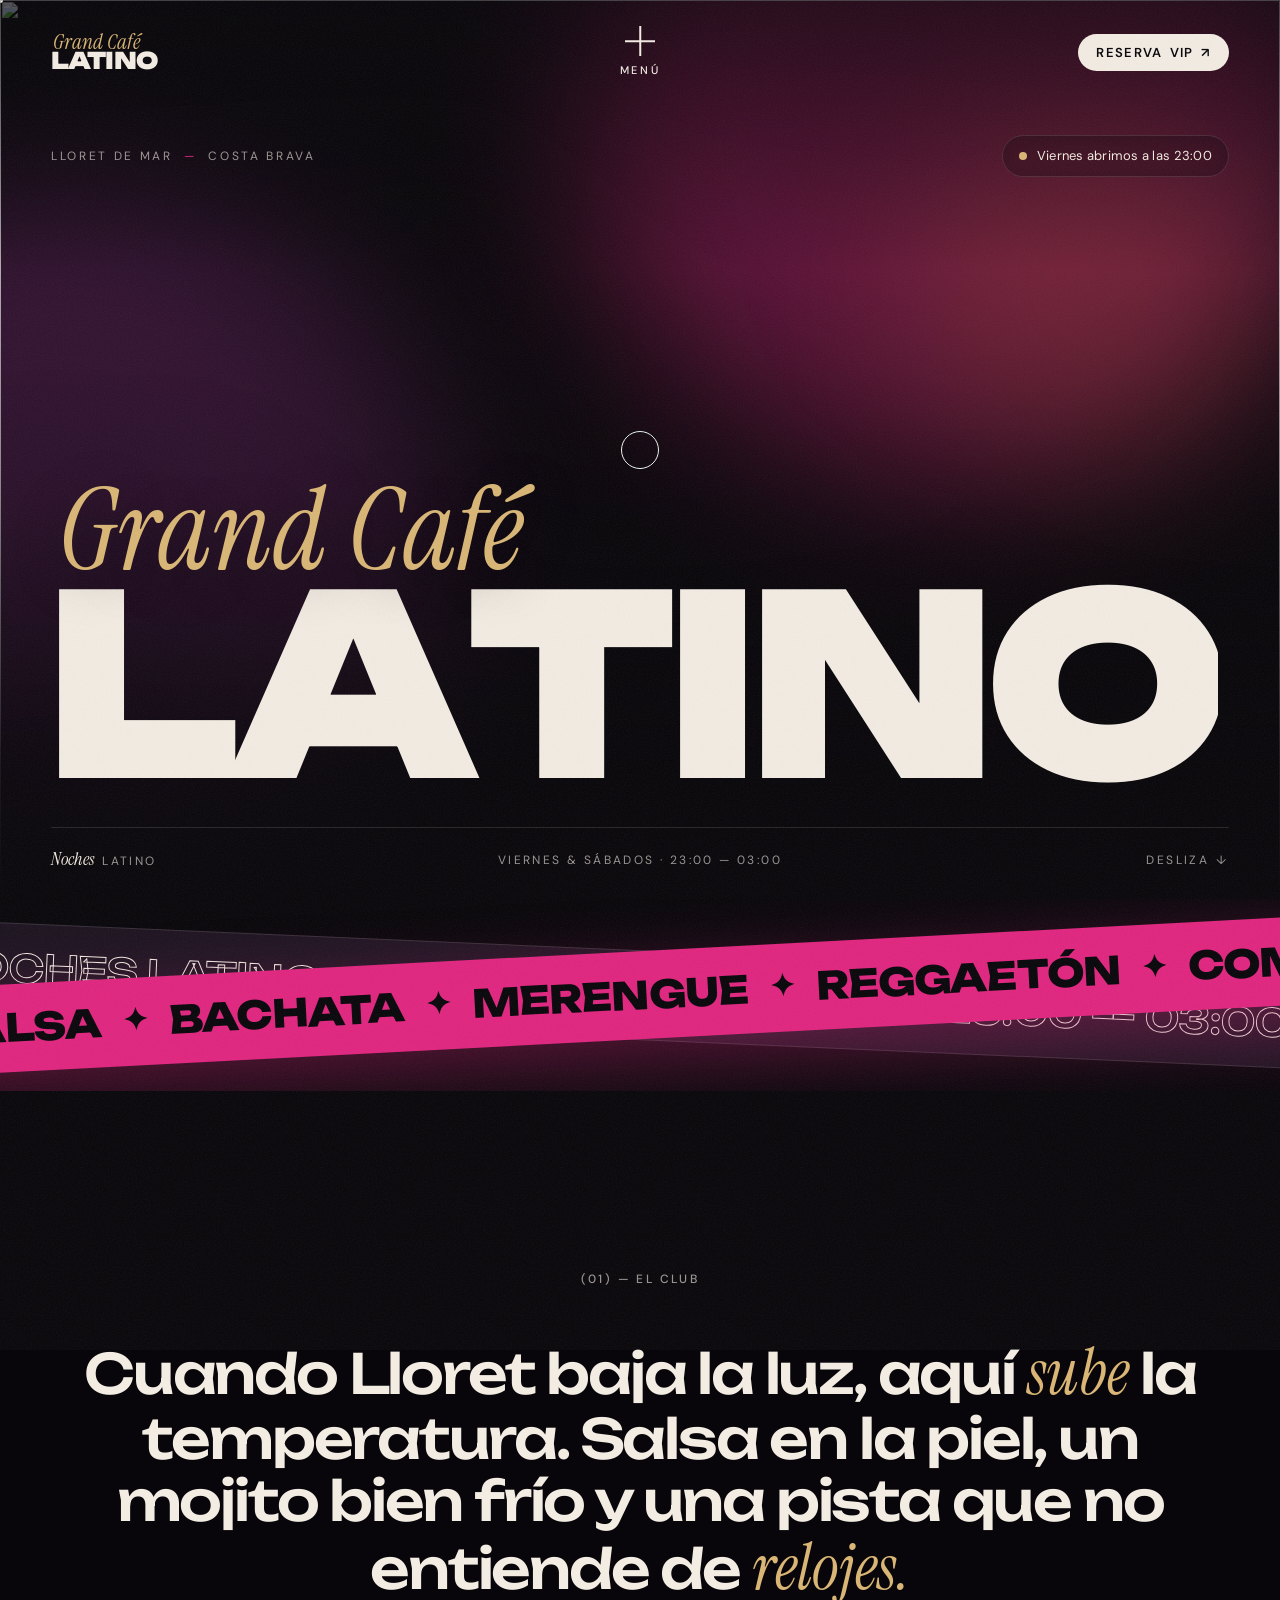
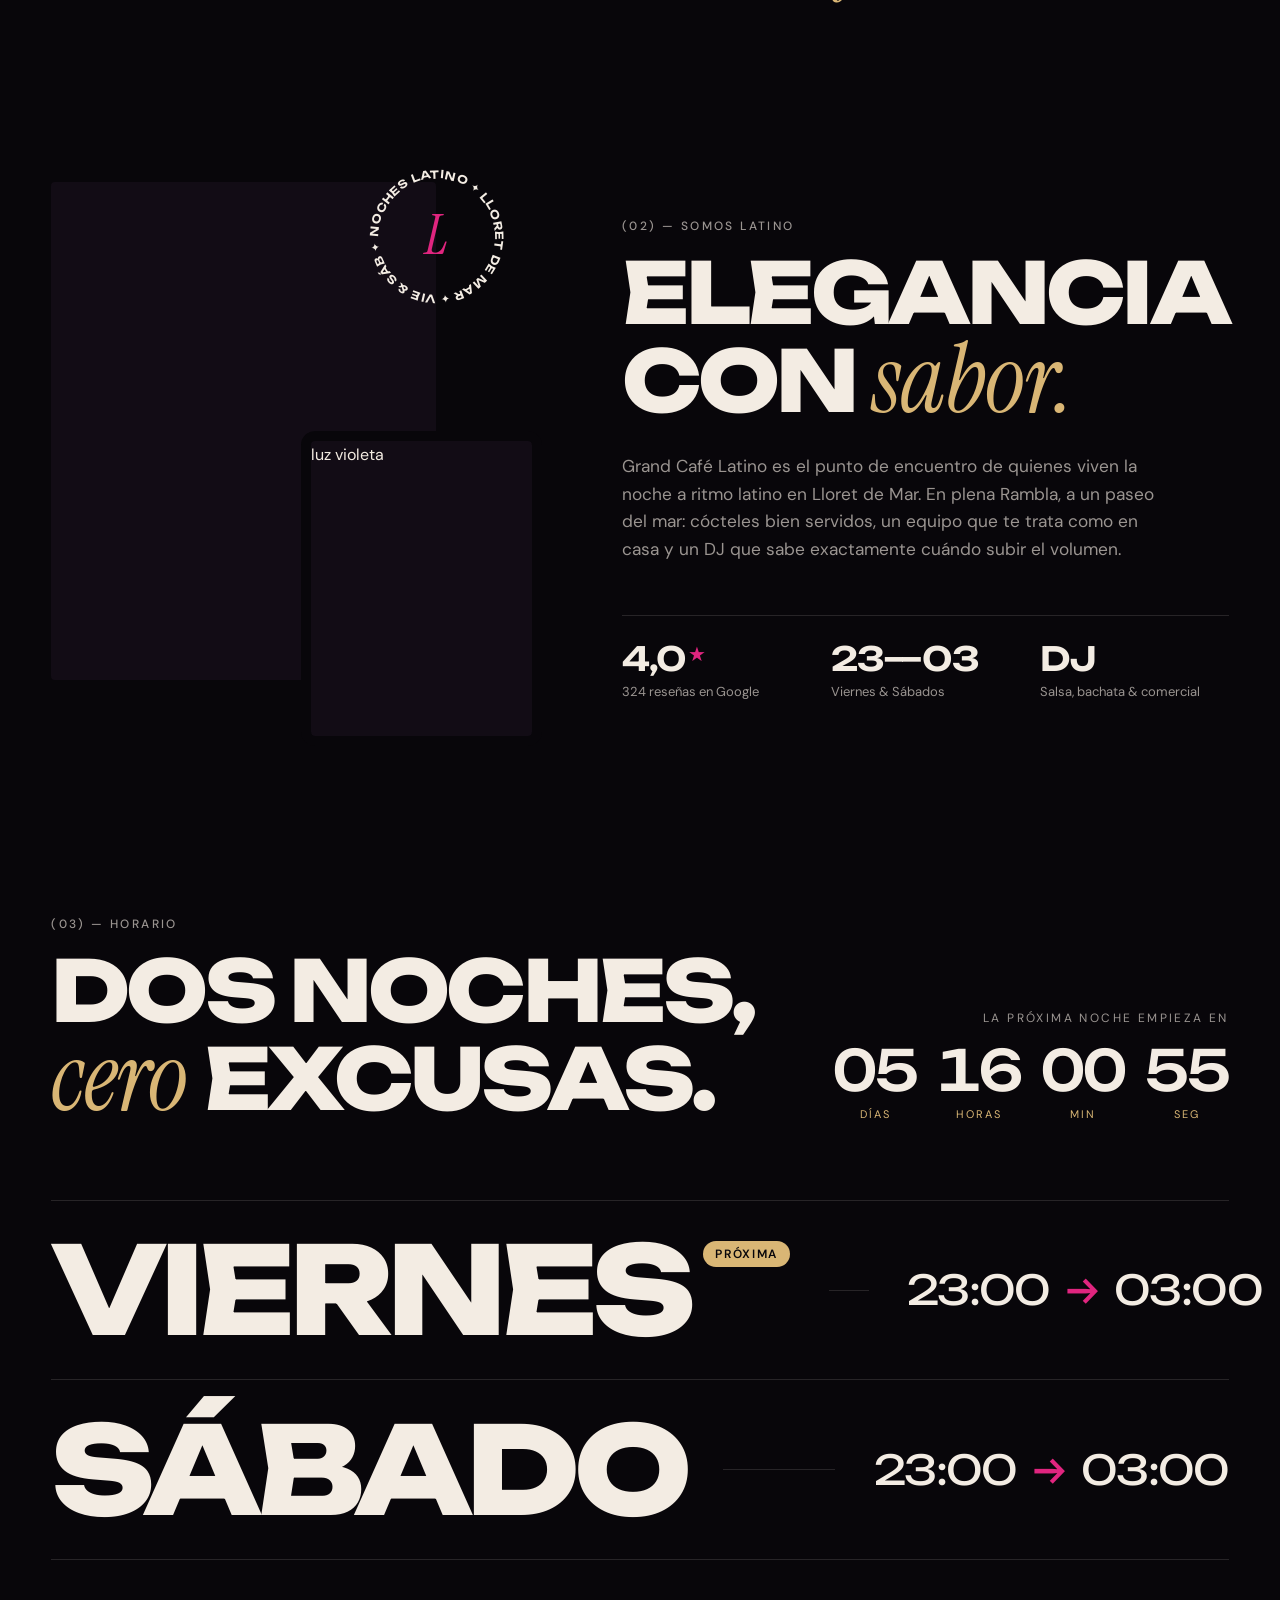
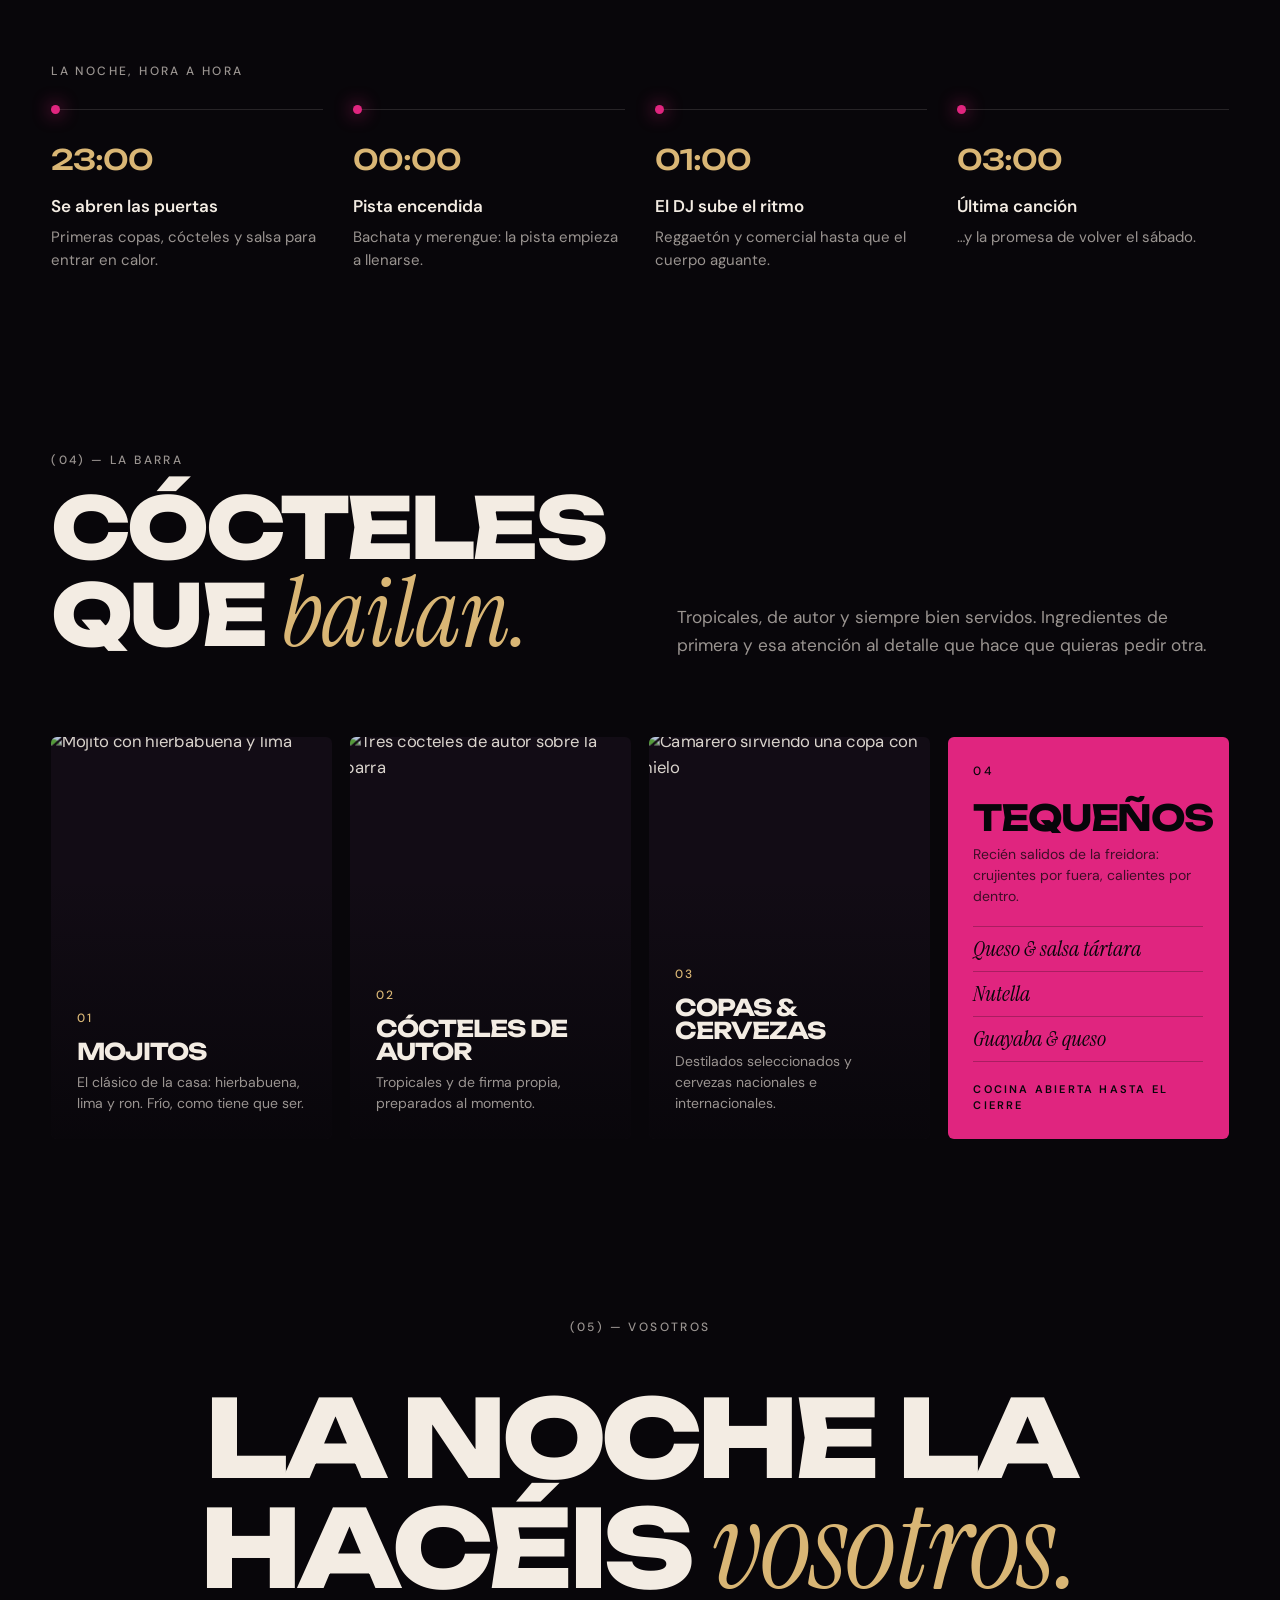
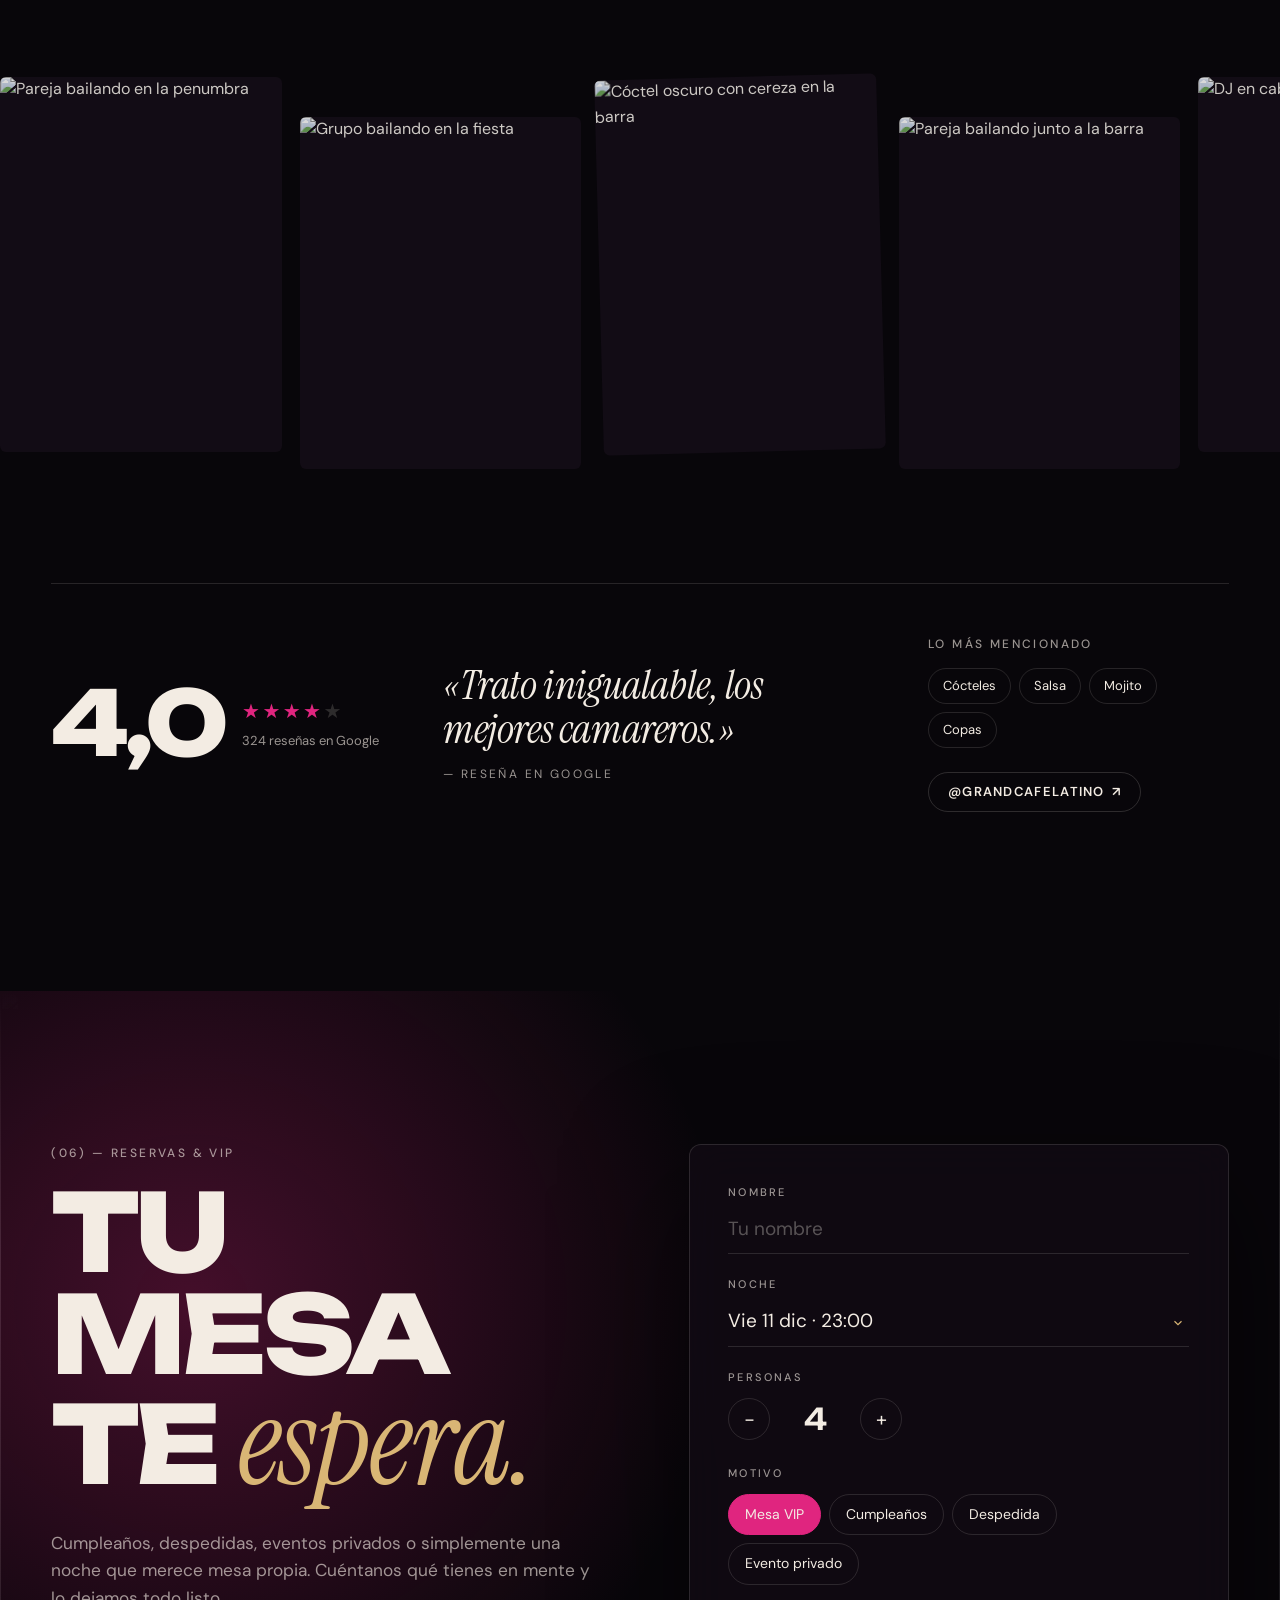
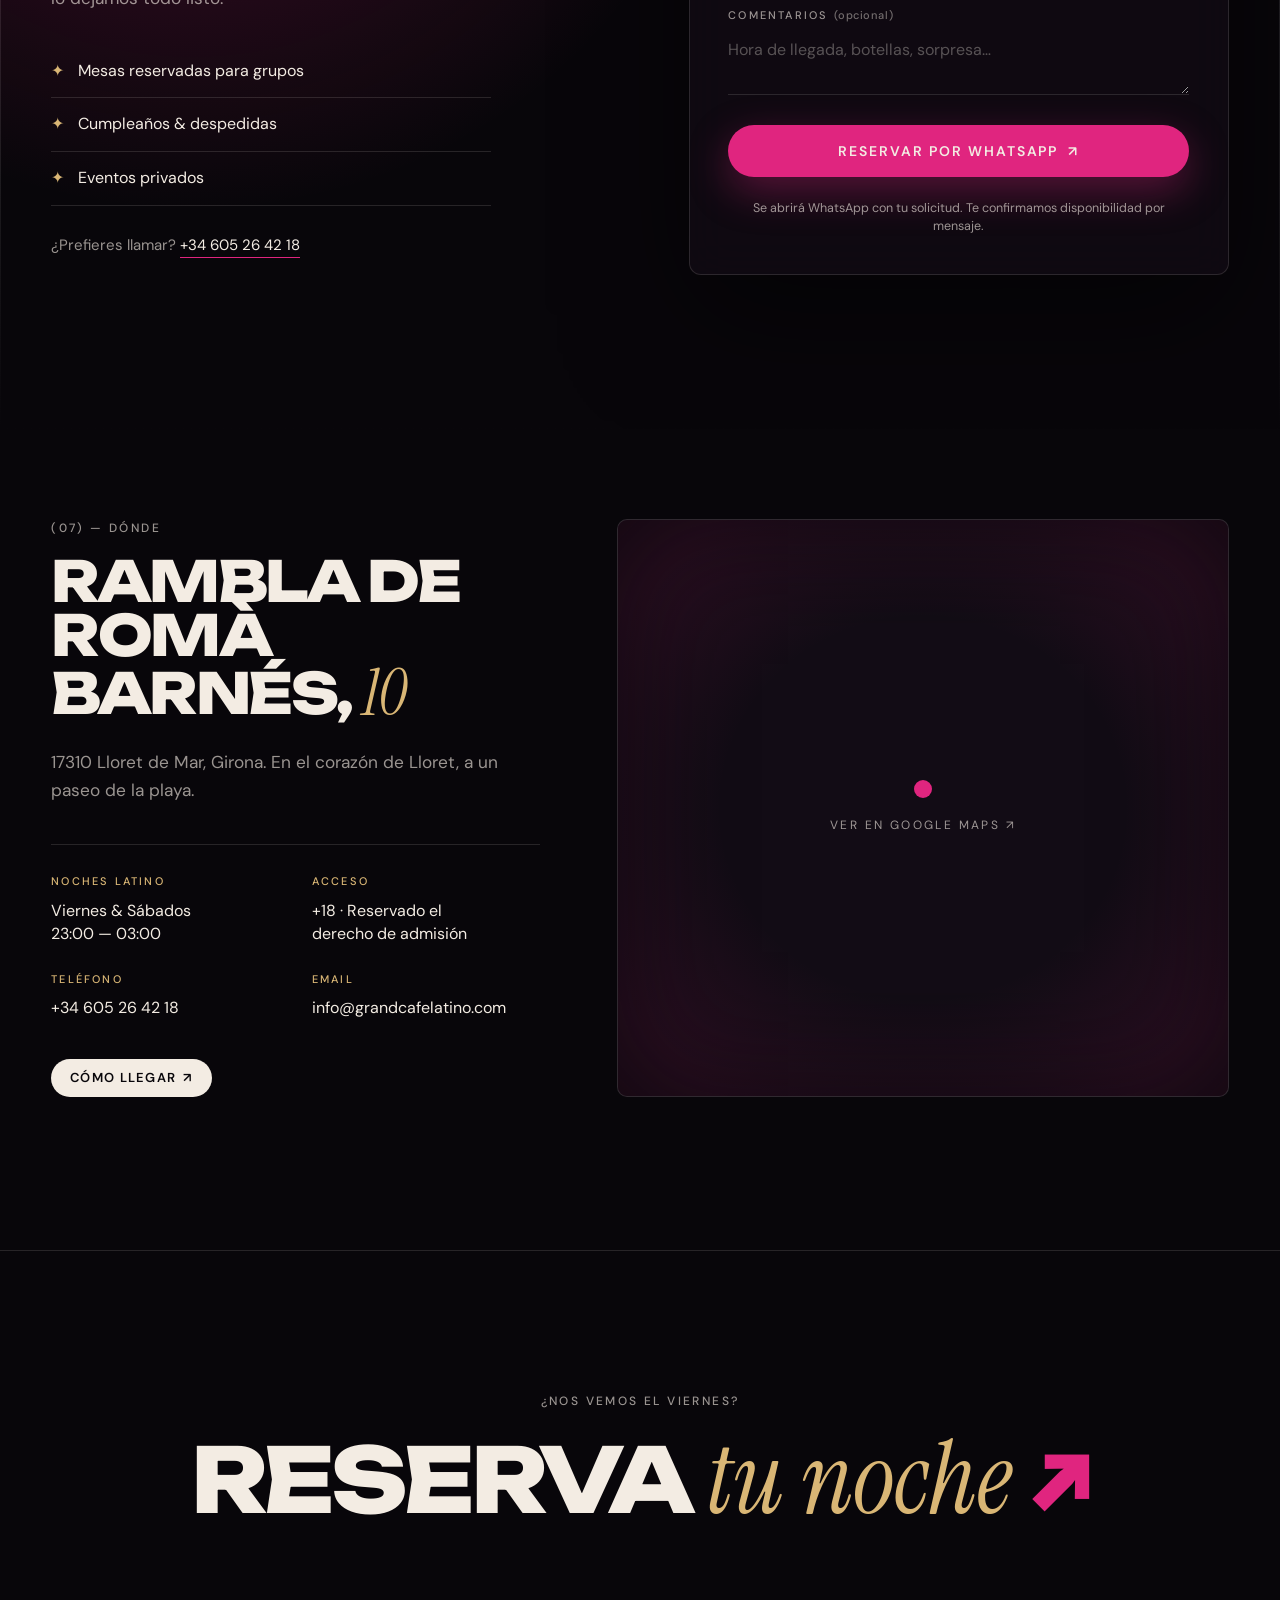
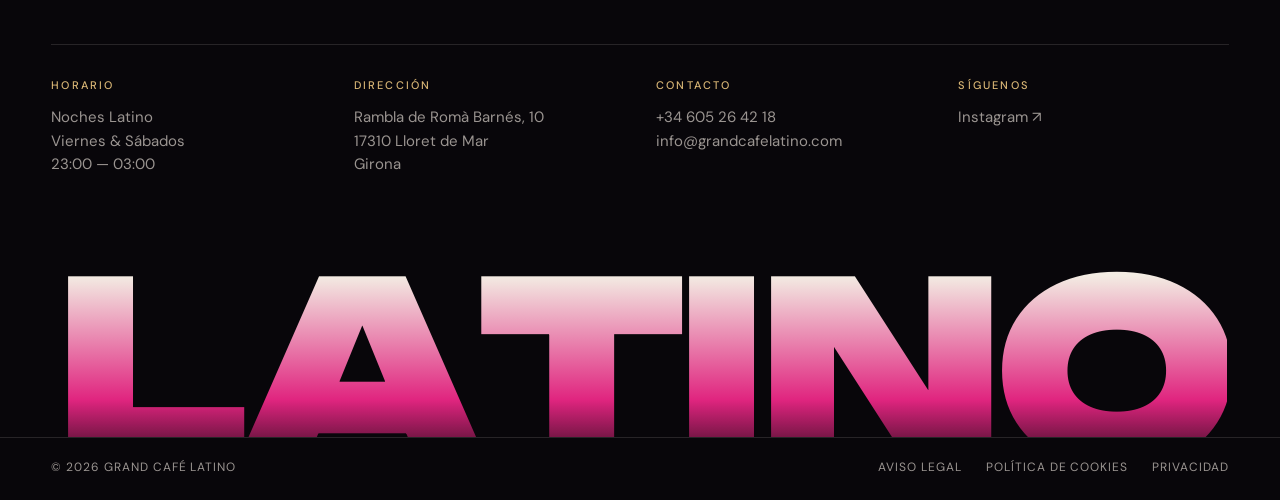
==== commit 5e57580a: "Grand Café Latino Club como web principal La propuesta C pasa a la raíz y sustituye a la portada de " ====
--- a/club/index.html
+++ b/club/index.html
@@ -2,409 +2,11 @@
 <html lang="es">
 <head>
   <meta charset="utf-8">
-  <meta name="viewport" content="width=device-width, initial-scale=1, viewport-fit=cover">
-  <title>Grand Café Latino · Noches Latino en Lloret de Mar</title>
-  <meta name="description" content="Noches Latino en Lloret de Mar. Salsa, bachata, reggaetón y cócteles de autor. Viernes y sábados de 23:00 a 03:00 en Rambla de Romà Barnés, 10.">
-  <meta name="theme-color" content="#08060A">
-  <meta property="og:title" content="Grand Café Latino · Noches Latino en Lloret de Mar">
-  <meta property="og:description" content="Viernes & Sábados · 23:00 — 03:00 · Rambla de Romà Barnés, 10 · Lloret de Mar">
-  <meta property="og:type" content="website">
-  <meta property="og:image" content="https://images.unsplash.com/photo-1545128485-c400e7702796?w=1200&q=75&auto=format&fit=crop">
-  <link rel="icon" href="data:image/svg+xml,%3Csvg xmlns='http://www.w3.org/2000/svg' viewBox='0 0 64 64'%3E%3Ccircle cx='32' cy='32' r='32' fill='%23E0257F'/%3E%3Ctext x='32' y='45' font-family='Georgia' font-style='italic' font-size='38' fill='%2308060A' text-anchor='middle'%3EL%3C/text%3E%3C/svg%3E">
-
-  <link rel="preconnect" href="https://fonts.googleapis.com">
-  <link rel="preconnect" href="https://fonts.gstatic.com" crossorigin>
-  <link rel="preconnect" href="https://images.unsplash.com">
-  <link href="https://fonts.googleapis.com/css2?family=DM+Sans:opsz,wght@9..40,300..700&family=Instrument+Serif:ital@0;1&family=Unbounded:wght@400;500;600;800;900&display=swap" rel="stylesheet">
-  <link rel="stylesheet" href="styles.css?v=2">
-
-  <script type="application/ld+json">
-  {
-    "@context": "https://schema.org",
-    "@type": "NightClub",
-    "name": "Grand Café Latino",
-    "url": "https://grandcafelatino.com",
-    "telephone": "+34 605 26 42 18",
-    "email": "info@grandcafelatino.com",
-    "priceRange": "€€",
-    "address": {
-      "@type": "PostalAddress",
-      "streetAddress": "Rambla de Romà Barnés, 10",
-      "addressLocality": "Lloret de Mar",
-      "postalCode": "17310",
-      "addressRegion": "Girona",
-      "addressCountry": "ES"
-    },
-    "openingHoursSpecification": [{
-      "@type": "OpeningHoursSpecification",
-      "dayOfWeek": ["Friday", "Saturday"],
-      "opens": "23:00",
-      "closes": "03:00"
-    }],
-    "sameAs": ["https://www.instagram.com/grandcafelatino/"]
-  }
-  </script>
+  <title>Grand Café Latino</title>
+  <meta http-equiv="refresh" content="0; url=../">
+  <link rel="canonical" href="../">
 </head>
-<body>
-
-  <!-- Intro -->
-  <div class="loader" aria-hidden="true">
-    <div class="loader__inner">
-      <span class="loader__script">Grand Café</span>
-      <span class="loader__word">LATINO</span>
-      <span class="loader__bar"><i></i></span>
-    </div>
-  </div>
-
-  <!-- Cursor -->
-  <div class="cursor" aria-hidden="true"><span class="cursor__ring"></span><span class="cursor__dot"></span></div>
-
-  <!-- Header -->
-  <header class="hdr">
-    <a href="#top" class="logo" aria-label="Grand Café Latino — inicio">
-      <span class="logo__script">Grand Café</span>
-      <span class="logo__word">LATINO</span>
-    </a>
-    <button class="menu-btn" type="button" aria-expanded="false" aria-controls="menu">
-      <span class="menu-btn__plus" aria-hidden="true"></span>
-      <span class="menu-btn__label">Menú</span>
-    </button>
-    <a href="#reservas" class="pill hdr__cta">
-      <span class="pill__long">Reserva</span>VIP <span class="pill__arrow" aria-hidden="true">↗</span>
-    </a>
-  </header>
-
-  <!-- Fullscreen menu -->
-  <div class="menu" id="menu" aria-hidden="true">
-    <nav aria-label="Principal">
-      <ol class="menu__list">
-        <li style="--i:0"><a href="#club"><span class="menu__n">01</span><span class="menu__t">El Club</span></a></li>
-        <li style="--i:1"><a href="#horario"><span class="menu__n">02</span><span class="menu__t">Horario</span></a></li>
-        <li style="--i:2"><a href="#barra"><span class="menu__n">03</span><span class="menu__t">La Barra</span></a></li>
-        <li style="--i:3"><a href="#vosotros"><span class="menu__n">04</span><span class="menu__t">Vosotros</span></a></li>
-        <li style="--i:4"><a href="#reservas"><span class="menu__n">05</span><span class="menu__t">Reservas <em>VIP</em></span></a></li>
-        <li style="--i:5"><a href="#donde"><span class="menu__n">06</span><span class="menu__t">Dónde</span></a></li>
-      </ol>
-    </nav>
-    <div class="menu__foot">
-      <p><span class="label">Noches Latino</span>Viernes &amp; Sábados<br>23:00 — 03:00</p>
-      <p><span class="label">Dirección</span>Rambla de Romà Barnés, 10<br>Lloret de Mar</p>
-      <p><span class="label">Contacto</span><a href="tel:+34605264218">+34 605 26 42 18</a><br><a href="https://www.instagram.com/grandcafelatino/" target="_blank" rel="noopener">Instagram ↗</a></p>
-    </div>
-  </div>
-
-  <main>
-
-    <!-- HERO -->
-    <section class="hero" id="top">
-      <div class="hero__media">
-        <img src="https://images.unsplash.com/photo-1545128485-c400e7702796?w=2000&q=75&auto=format&fit=crop" alt="" fetchpriority="high">
-      </div>
-      <div class="hero__lights" aria-hidden="true"><i></i><i></i><i></i></div>
-      <div class="hero__veil" aria-hidden="true"></div>
-
-      <div class="hero__top">
-        <p class="eyebrow">Lloret de Mar <span class="sep">—</span> Costa Brava</p>
-        <p class="status" data-status><span class="status__dot"></span><span data-status-text>Viernes &amp; Sábados · 23:00 — 03:00</span></p>
-      </div>
-
-      <h1 class="hero__title">
-        <span class="sr-only">Grand Café Latino</span>
-        <span class="hero__script" aria-hidden="true">Grand Café</span>
-        <span class="hero__word" data-fit aria-hidden="true"><span>L</span><span>A</span><span>T</span><span>I</span><span>N</span><span>O</span></span>
-      </h1>
-
-      <div class="hero__bottom">
-        <p><em>Noches</em> Latino</p>
-        <p>Viernes &amp; Sábados · 23:00 — 03:00</p>
-        <a href="#club" class="hero__cue">Desliza <span aria-hidden="true">↓</span></a>
-      </div>
-    </section>
-
-    <!-- CROSSED BANDS -->
-    <div class="bands" aria-hidden="true">
-      <div class="band band--b">
-        <div class="band__track" data-marquee>
-          <span class="band__item">Noches Latino <i>✦</i></span>
-          <span class="band__item">Viernes &amp; Sábados <i>✦</i></span>
-          <span class="band__item">23:00 — 03:00 <i>✦</i></span>
-          <span class="band__item">Lloret de Mar <i>✦</i></span>
-        </div>
-      </div>
-      <div class="band band--a">
-        <div class="band__track" data-marquee>
-          <span class="band__item">Salsa <i>✦</i></span>
-          <span class="band__item">Bachata <i>✦</i></span>
-          <span class="band__item">Merengue <i>✦</i></span>
-          <span class="band__item">Reggaetón <i>✦</i></span>
-          <span class="band__item">Comercial <i>✦</i></span>
-          <span class="band__item">Cócteles de autor <i>✦</i></span>
-        </div>
-      </div>
-    </div>
-
-    <!-- MANIFESTO -->
-    <section class="manifesto" id="club">
-      <p class="label" data-reveal>(01) — El Club</p>
-      <p class="manifesto__text" data-words>
-        Cuando Lloret baja la luz, aquí <em>sube</em> la temperatura. Salsa en la piel, un mojito bien frío y una pista que no entiende de <em>relojes.</em>
-      </p>
-    </section>
-
-    <!-- CLUB -->
-    <section class="club">
-      <div class="club__media">
-        <figure class="club__img club__img--a" data-clip data-parallax>
-          <img src="https://images.unsplash.com/photo-1575448913281-98e9e5d3f193?w=1400&q=75&auto=format&fit=crop" alt="Pareja bailando con elegancia en la pista" loading="lazy">
-        </figure>
-        <figure class="club__img club__img--b" data-clip data-parallax>
-          <img src="https://images.unsplash.com/photo-1555489401-79c274997434?w=900&q=75&auto=format&fit=crop" alt="Pareja bailando salsa bajo luz violeta" loading="lazy">
-        </figure>
-        <div class="badge" aria-hidden="true">
-          <svg class="badge__ring" viewBox="0 0 200 200">
-            <defs><path id="badge-circle" d="M100,100 m-76,0 a76,76 0 1,1 152,0 a76,76 0 1,1 -152,0"/></defs>
-            <text><textPath href="#badge-circle" textLength="470" lengthAdjust="spacing">NOCHES LATINO ✦ LLORET DE MAR ✦ VIE &amp; SÁB ✦</textPath></text>
-          </svg>
-          <span class="badge__c">L</span>
-        </div>
-      </div>
-
-      <div class="club__copy">
-        <p class="label" data-reveal>(02) — Somos Latino</p>
-        <h2 class="h2" data-reveal>Elegancia<br>con <em>sabor.</em></h2>
-        <p class="lead" data-reveal>Grand Café Latino es el punto de encuentro de quienes viven la noche a ritmo latino en Lloret de Mar. En plena Rambla, a un paseo del mar: cócteles bien servidos, un equipo que te trata como en casa y un DJ que sabe exactamente cuándo subir el volumen.</p>
-        <ul class="stats" data-reveal>
-          <li><strong>4,0<span class="star">★</span></strong><span>324 reseñas en Google</span></li>
-          <li><strong>23—03</strong><span>Viernes &amp; Sábados</span></li>
-          <li><strong>DJ</strong><span>Salsa, bachata &amp; comercial</span></li>
-        </ul>
-      </div>
-    </section>
-
-    <!-- SCHEDULE -->
-    <section class="schedule" id="horario">
-      <div class="sec-head">
-        <div>
-          <p class="label" data-reveal>(03) — Horario</p>
-          <h2 class="h2" data-reveal>Dos noches,<br><em>cero</em> excusas.</h2>
-        </div>
-        <div class="countdown" data-reveal aria-live="polite">
-          <p class="countdown__label" data-cd-label>La próxima noche empieza en</p>
-          <div class="countdown__grid">
-            <div><span data-cd="d">00</span><small>días</small></div>
-            <div><span data-cd="h">00</span><small>horas</small></div>
-            <div><span data-cd="m">00</span><small>min</small></div>
-            <div><span data-cd="s">00</span><small>seg</small></div>
-          </div>
-        </div>
-      </div>
-
-      <div class="nights">
-        <article class="night" data-day="5">
-          <h3 class="night__day">Viernes <span class="night__badge" data-badge hidden></span></h3>
-          <span class="night__line" aria-hidden="true"><span>Noches Latino</span></span>
-          <p class="night__time">23:00 <span aria-hidden="true">→</span><span class="sr-only">a</span> 03:00</p>
-        </article>
-        <article class="night" data-day="6">
-          <h3 class="night__day">Sábado <span class="night__badge" data-badge hidden></span></h3>
-          <span class="night__line" aria-hidden="true"><span>Noches Latino</span></span>
-          <p class="night__time">23:00 <span aria-hidden="true">→</span><span class="sr-only">a</span> 03:00</p>
-        </article>
-      </div>
-
-      <p class="label timeline__label" data-reveal>La noche, hora a hora</p>
-      <ol class="timeline">
-        <li data-reveal><time>23:00</time><h4>Se abren las puertas</h4><p>Primeras copas, cócteles y salsa para entrar en calor.</p></li>
-        <li data-reveal><time>00:00</time><h4>Pista encendida</h4><p>Bachata y merengue: la pista empieza a llenarse.</p></li>
-        <li data-reveal><time>01:00</time><h4>El DJ sube el ritmo</h4><p>Reggaetón y comercial hasta que el cuerpo aguante.</p></li>
-        <li data-reveal><time>03:00</time><h4>Última canción</h4><p>…y la promesa de volver el sábado.</p></li>
-      </ol>
-    </section>
-
-    <!-- BAR -->
-    <section class="bar" id="barra">
-      <div class="sec-head">
-        <div>
-          <p class="label" data-reveal>(04) — La Barra</p>
-          <h2 class="h2" data-reveal>Cócteles<br>que <em>bailan.</em></h2>
-        </div>
-        <p class="lead" data-reveal>Tropicales, de autor y siempre bien servidos. Ingredientes de primera y esa atención al detalle que hace que quieras pedir otra.</p>
-      </div>
-
-      <div class="drinks">
-        <article class="drink" data-reveal>
-          <figure><img src="https://images.unsplash.com/photo-1632995561645-86a7777d3e7a?w=900&q=75&auto=format&fit=crop" alt="Mojito con hierbabuena y lima" loading="lazy"></figure>
-          <div class="drink__meta"><span class="drink__n">01</span><h3>Mojitos</h3><p>El clásico de la casa: hierbabuena, lima y ron. Frío, como tiene que ser.</p></div>
-        </article>
-        <article class="drink" data-reveal>
-          <figure><img src="https://images.unsplash.com/photo-1772311698901-fe3fa07141be?w=900&q=75&auto=format&fit=crop" alt="Tres cócteles de autor sobre la barra" loading="lazy"></figure>
-          <div class="drink__meta"><span class="drink__n">02</span><h3>Cócteles de autor</h3><p>Tropicales y de firma propia, preparados al momento.</p></div>
-        </article>
-        <article class="drink" data-reveal>
-          <figure><img src="https://images.unsplash.com/photo-1770164491578-09f08156db2d?w=900&q=75&auto=format&fit=crop" alt="Camarero sirviendo una copa con hielo" loading="lazy"></figure>
-          <div class="drink__meta"><span class="drink__n">03</span><h3>Copas &amp; cervezas</h3><p>Destilados seleccionados y cervezas nacionales e internacionales.</p></div>
-        </article>
-        <article class="drink drink--text" data-reveal>
-          <span class="drink__n">04</span>
-          <div>
-            <h3>Tequeños</h3>
-            <p>Recién salidos de la freidora: crujientes por fuera, calientes por dentro.</p>
-          </div>
-          <ul class="drink__list">
-            <li>Queso &amp; salsa tártara</li>
-            <li>Nutella</li>
-            <li>Guayaba &amp; queso</li>
-          </ul>
-          <p class="drink__foot">Cocina abierta hasta el cierre</p>
-        </article>
-      </div>
-    </section>
-
-    <!-- CROWD -->
-    <section class="crowd" id="vosotros">
-      <div class="sec-head sec-head--center">
-        <p class="label" data-reveal>(05) — Vosotros</p>
-        <h2 class="h2 h2--xl" data-reveal>La noche la<br class="br-d"> hacéis <em>vosotros.</em></h2>
-      </div>
-
-      <div class="reel">
-        <div class="reel__track" data-marquee>
-          <figure><img src="https://images.unsplash.com/photo-1572029848405-42f2a2bc3ccd?w=700&q=70&auto=format&fit=crop" alt="Pareja bailando en la penumbra" loading="lazy"></figure>
-          <figure><img src="https://images.unsplash.com/photo-1713450605268-5f8ba67f5b55?w=700&q=70&auto=format&fit=crop" alt="Grupo bailando en la fiesta" loading="lazy"></figure>
-          <figure><img src="https://images.unsplash.com/photo-1776018396028-d40694777383?w=700&q=70&auto=format&fit=crop" alt="Cóctel oscuro con cereza en la barra" loading="lazy"></figure>
-          <figure><img src="https://images.unsplash.com/photo-1635164057838-71f5757a4493?w=700&q=70&auto=format&fit=crop" alt="Pareja bailando junto a la barra" loading="lazy"></figure>
-          <figure><img src="https://images.unsplash.com/photo-1496337589254-7e19d01cec44?w=700&q=70&auto=format&fit=crop" alt="DJ en cabina con luces violetas" loading="lazy"></figure>
-          <figure><img src="https://images.unsplash.com/photo-1754684223558-2cd0e4b518ed?w=700&q=70&auto=format&fit=crop" alt="Ambiente de fiesta en la pista" loading="lazy"></figure>
-        </div>
-      </div>
-
-      <div class="reviews">
-        <div class="score" data-reveal>
-          <span class="score__num">4,0</span>
-          <div>
-            <span class="score__stars" aria-label="4 de 5 estrellas">★★★★<span>★</span></span>
-            <p>324 reseñas en Google</p>
-          </div>
-        </div>
-        <blockquote class="quote" data-reveal>
-          <p>«Trato inigualable, los mejores camareros.»</p>
-          <cite>— Reseña en Google</cite>
-        </blockquote>
-        <div class="tags" data-reveal>
-          <p class="label">Lo más mencionado</p>
-          <ul><li>Cócteles</li><li>Salsa</li><li>Mojito</li><li>Copas</li></ul>
-          <a class="pill pill--ghost" href="https://www.instagram.com/grandcafelatino/" target="_blank" rel="noopener">@grandcafelatino <span class="pill__arrow" aria-hidden="true">↗</span></a>
-        </div>
-      </div>
-    </section>
-
-    <!-- VIP / RESERVATIONS -->
-    <section class="vip" id="reservas">
-      <div class="vip__bg" aria-hidden="true">
-        <img src="https://images.unsplash.com/photo-1560253740-f0e82b766d72?w=1800&q=70&auto=format&fit=crop" alt="" loading="lazy">
-      </div>
-      <div class="vip__inner">
-        <div class="vip__copy">
-          <p class="label" data-reveal>(06) — Reservas &amp; VIP</p>
-          <h2 class="h2 h2--xl" data-reveal>Tu mesa<br>te <em>espera.</em></h2>
-          <p class="lead" data-reveal>Cumpleaños, despedidas, eventos privados o simplemente una noche que merece mesa propia. Cuéntanos qué tienes en mente y lo dejamos todo listo.</p>
-          <ul class="vip__list" data-reveal>
-            <li>Mesas reservadas para grupos</li>
-            <li>Cumpleaños &amp; despedidas</li>
-            <li>Eventos privados</li>
-          </ul>
-          <p class="vip__alt" data-reveal>¿Prefieres llamar? <a href="tel:+34605264218">+34 605 26 42 18</a></p>
-        </div>
-
-        <form class="form" novalidate data-reveal>
-          <div class="field">
-            <label for="f-name">Nombre</label>
-            <input id="f-name" name="name" type="text" autocomplete="name" placeholder="Tu nombre" required>
-            <span class="field__err" role="alert"></span>
-          </div>
-          <div class="field">
-            <label for="f-night">Noche</label>
-            <select id="f-night" name="night"></select>
-          </div>
-          <div class="field">
-            <span class="field__label" id="people-label">Personas</span>
-            <div class="stepper" role="group" aria-labelledby="people-label">
-              <button type="button" data-step="-1" aria-label="Una persona menos">−</button>
-              <output id="f-people" name="people" aria-live="polite">4</output>
-              <button type="button" data-step="1" aria-label="Una persona más">+</button>
-            </div>
-          </div>
-          <fieldset class="field">
-            <legend class="field__label">Motivo</legend>
-            <div class="chips">
-              <label><input type="radio" name="type" value="Mesa VIP" checked><span>Mesa VIP</span></label>
-              <label><input type="radio" name="type" value="Cumpleaños"><span>Cumpleaños</span></label>
-              <label><input type="radio" name="type" value="Despedida"><span>Despedida</span></label>
-              <label><input type="radio" name="type" value="Evento privado"><span>Evento privado</span></label>
-            </div>
-          </fieldset>
-          <div class="field">
-            <label for="f-msg">Comentarios <span class="opt">(opcional)</span></label>
-            <textarea id="f-msg" name="msg" rows="2" placeholder="Hora de llegada, botellas, sorpresa…"></textarea>
-          </div>
-          <button class="btn" type="submit">Reservar por WhatsApp <span aria-hidden="true">↗</span></button>
-          <p class="form__note" data-form-note>Se abrirá WhatsApp con tu solicitud. Te confirmamos disponibilidad por mensaje.</p>
-        </form>
-      </div>
-    </section>
-
-    <!-- LOCATION -->
-    <section class="where" id="donde">
-      <div class="where__info">
-        <p class="label" data-reveal>(07) — Dónde</p>
-        <h2 class="h2 h2--sm" data-reveal>Rambla de Romà<br>Barnés, <em>10</em></h2>
-        <p class="lead" data-reveal>17310 Lloret de Mar, Girona. En el corazón de Lloret, a un paseo de la playa.</p>
-        <dl class="facts" data-reveal>
-          <div><dt>Noches Latino</dt><dd>Viernes &amp; Sábados<br>23:00 — 03:00</dd></div>
-          <div><dt>Acceso</dt><dd>+18 · Reservado el<br>derecho de admisión</dd></div>
-          <div><dt>Teléfono</dt><dd><a href="tel:+34605264218">+34 605 26 42 18</a></dd></div>
-          <div><dt>Email</dt><dd><a href="mailto:info@grandcafelatino.com">info@grandcafelatino.com</a></dd></div>
-        </dl>
-        <a class="pill" data-reveal href="https://www.google.com/maps/dir/?api=1&amp;destination=Grand+Caf%C3%A8+Latino%2C+Rambla+de+Rom%C3%A0+Barn%C3%A9s+10%2C+17310+Lloret+de+Mar" target="_blank" rel="noopener">Cómo llegar <span class="pill__arrow" aria-hidden="true">↗</span></a>
-      </div>
-      <div class="where__map" data-clip>
-        <a class="where__fallback" href="https://www.google.com/maps/search/?api=1&amp;query=Grand+Caf%C3%A8+Latino+Lloret+de+Mar" target="_blank" rel="noopener">
-          <span class="where__pin" aria-hidden="true"></span>
-          <span>Ver en Google Maps ↗</span>
-        </a>
-        <iframe title="Mapa: Grand Café Latino, Rambla de Romà Barnés 10, Lloret de Mar" loading="lazy" referrerpolicy="no-referrer-when-downgrade"
-          src="https://www.google.com/maps?q=Grand+Caf%C3%A8+Latino,+Rambla+de+Rom%C3%A0+Barn%C3%A9s+10,+17310+Lloret+de+Mar&amp;z=16&amp;output=embed"></iframe>
-      </div>
-    </section>
-
-  </main>
-
-  <!-- FOOTER -->
-  <footer class="ftr">
-    <div class="ftr__cta">
-      <p class="label" data-reveal>¿Nos vemos el viernes?</p>
-      <a href="#reservas" class="ftr__big" data-reveal>Reserva <em>tu noche</em> <span aria-hidden="true">↗</span></a>
-    </div>
-
-    <div class="ftr__cols">
-      <div><p class="label">Horario</p><p>Noches Latino<br>Viernes &amp; Sábados<br>23:00 — 03:00</p></div>
-      <div><p class="label">Dirección</p><p>Rambla de Romà Barnés, 10<br>17310 Lloret de Mar<br>Girona</p></div>
-      <div><p class="label">Contacto</p><p><a href="tel:+34605264218">+34 605 26 42 18</a><br><a href="mailto:info@grandcafelatino.com">info@grandcafelatino.com</a></p></div>
-      <div><p class="label">Síguenos</p><p><a href="https://www.instagram.com/grandcafelatino/" target="_blank" rel="noopener">Instagram ↗</a></p></div>
-    </div>
-
-    <p class="ftr__word" data-fit aria-hidden="true"><span>L</span><span>A</span><span>T</span><span>I</span><span>N</span><span>O</span></p>
-
-    <div class="ftr__legal">
-      <span>© 2026 Grand Café Latino</span>
-      <nav aria-label="Legal"><a href="#">Aviso legal</a><a href="#">Política de cookies</a><a href="#">Privacidad</a></nav>
-    </div>
-  </footer>
-
-  <!-- Imágenes provisionales: Unsplash (licencia libre). Sustituir por fotografía propia del local. -->
-  <script src="https://cdnjs.cloudflare.com/ajax/libs/gsap/3.12.5/gsap.min.js" defer></script>
-  <script src="https://cdnjs.cloudflare.com/ajax/libs/gsap/3.12.5/ScrollTrigger.min.js" defer></script>
-  <script src="https://cdn.jsdelivr.net/npm/lenis@1.1.13/dist/lenis.min.js" defer></script>
-  <script src="main.js?v=2" defer></script>
+<body style="background:#08060a">
+  <script>location.replace('../' + location.hash);</script>
 </body>
 </html>
